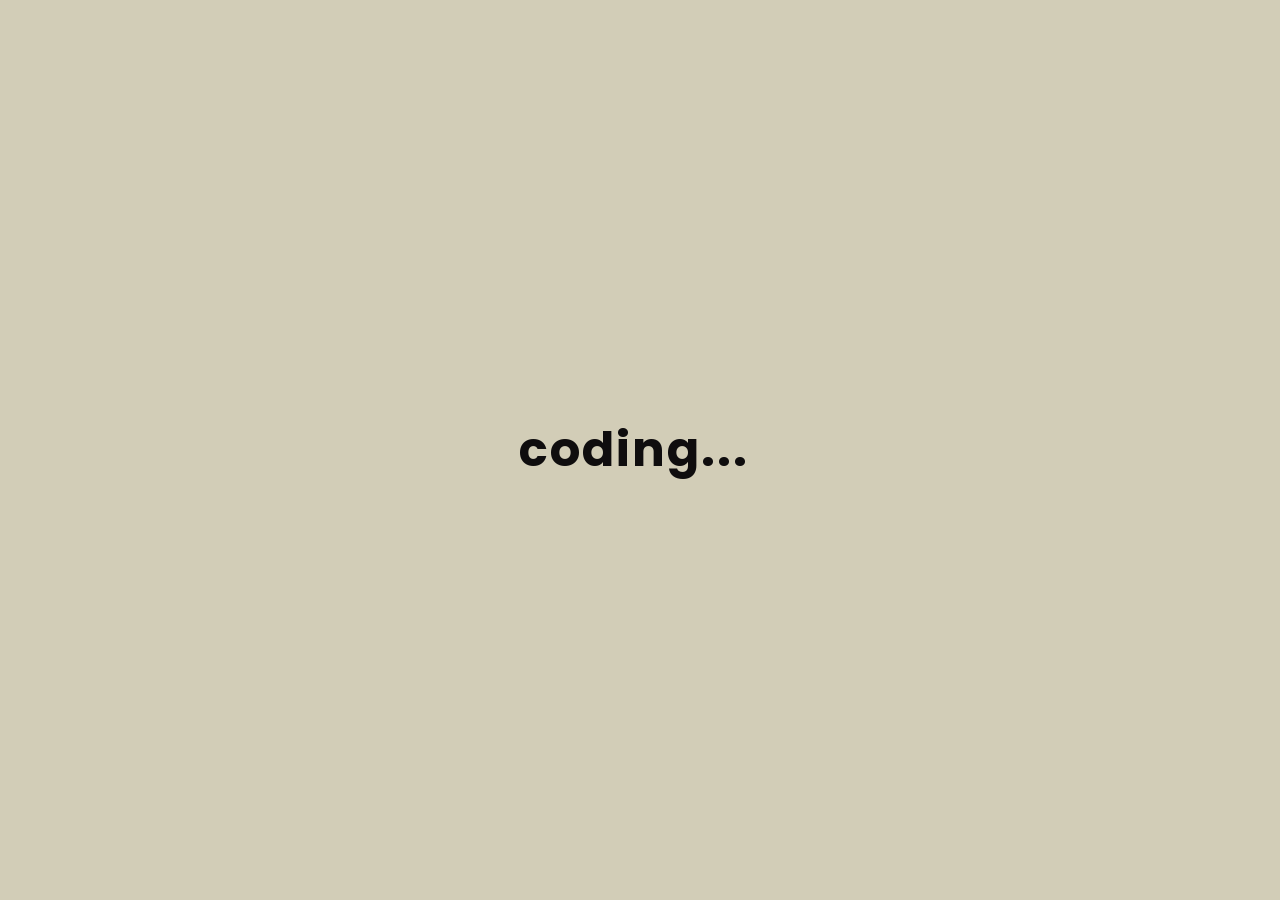
==== index.html @ 690aa4c2 "Update project cards: reorder latest-to-oldest and improve descriptions" ====
<!DOCTYPE html>
<html lang="en">
<head>
    <meta charset="UTF-8">
    <meta name="viewport" content="width=device-width, initial-scale=1.0">
    <title>Elaine Domaycos - Portfolio</title>
    <link rel="stylesheet" href="style.css">
    <link href="https://fonts.googleapis.com/css2?family=Poppins:wght@400;600;700;800;900&display=swap" rel="stylesheet">
    <link rel="stylesheet" href="https://cdnjs.cloudflare.com/ajax/libs/font-awesome/6.5.0/css/all.min.css">

</head>
<body>
    <!-- Loading Screen -->
    <div id="loading-screen">
        <h1 id="loading-text">coding<span class="dots"></span></h1>
    </div>

    <!-- Main Website -->
    <div id="main-content" class="hidden">
        <!-- Navigation Bar -->
        <nav class="navbar">
            <div class="nav-container">
                <div class="nav-strip">
                    <div class="logo">ED.</div>
                    <button class="mobile-toggle">☰</button>
                    <ul class="nav-links">
                        <li><a href="#home" class="nav-link active">HOME</a></li>
                        <li><a href="#projects" class="nav-link">PROJECTS</a></li>
                        <li><a href="#education" class="nav-link">EDUCATION</a></li>
                        <li><a href="#achievements" class="nav-link">NOTABLE ACHIEVEMENTS</a></li>
                    </ul>
                    <a href="#contact" class="contact-btn">CONTACT ME</a>
                </div>
            </div>

        </nav>
        <!-- Mobile Slide Menu moved outside nav-strip for proper overlay -->
        <div class="mobile-slide-menu">
                <button class="mobile-close" aria-label="Close menu">&times;</button>
                <ul class="mobile-nav-links">
                    <li><a href="#home" class="nav-link">HOME</a></li>
                    <li><a href="#projects" class="nav-link">PROJECTS</a></li>
                    <li><a href="#education" class="nav-link">EDUCATION</a></li>
                    <li><a href="#achievements" class="nav-link">NOTABLE ACHIEVEMENTS</a></li>
                </ul>
                <div class="mobile-socials">
                    <a href="https://www.linkedin.com/in/ma-kassandra-elaine-domaycos/" target="_blank" class="social-icon linkedin" title="LinkedIn">
                        <i class="fab fa-linkedin-in"></i>
                    </a>
                    <a href="https://github.com/elainedomaycos" target="_blank" class="social-icon github" title="GitHub">
                        <i class="fab fa-github"></i>
                    </a>
                    <a href="https://www.facebook.com/elaine.domaycos.1" target="_blank" class="social-icon facebook" title="Facebook">
                        <i class="fab fa-facebook-f"></i>
                    </a>
                    <a href="https://www.instagram.com/mariadionysiaa/" target="_blank" class="social-icon instagram" title="Instagram">
                        <i class="fab fa-instagram"></i>
                    </a>
                </div>
            </div>

        <!-- Home Section -->
        <section id="home" class="home-section">
            <div class="home-container">
                <!-- Left Side - Polaroid Photo -->
                <div class="photo-frame animate-on-scroll">
                    <div class="photo-border">
                        <img src="ARA_2931.jpg" alt="Elaine Domaycos" class="profile-photo" />
                        <h2 class="photo-caption">ELAINE DOMAYCOS</h2>
                    </div>
                </div>

                <!-- Right Side - Portfolio Text -->
                <div class="home-text">
                    <div class="label-top animate-on-scroll">
                        <span class="year-tag">2025</span>
                        <span class="uiux-tag">UI/UX</span>
                    </div>
                    
                    <div style="position: relative;" class="animate-on-scroll">
                        <h1 class="portfolio-text">
                            PORTFOLIO
                            <!-- Anchor Points -->
                            <span class="anchor-point anchor-top-right"></span>
                            <span class="anchor-point anchor-bottom-left"></span>
                            <span class="anchor-point anchor-bottom-right"></span>
                            <span class="anchor-point anchor-middle-top"></span>
                            <span class="anchor-point anchor-middle-bottom"></span>
                            <span class="anchor-point anchor-middle-left"></span>
                            <span class="anchor-point anchor-middle-right"></span>
                        </h1>
                        <!-- Floating Cursor -->
                        <div class="floating-cursor">
                            <div class="cursor-arrow"></div>
                        </div>
                        <!-- Download CV Button -->
                        <a href="Resume of Elaine Domaycos (1).pdf" class="download-btn" download>DOWNLOAD CV</a>
                    </div>
                    
                    <!-- Social Media Icons -->
                    <div class="social-links animate-on-scroll">
                        <a href="https://www.linkedin.com/in/ma-kassandra-elaine-domaycos/" target="_blank" class="social-icon linkedin" title="LinkedIn">
                            <svg viewBox="0 0 24 24" fill="white" xmlns="http://www.w3.org/2000/svg">
                                <path d="M20.447 20.452h-3.554v-5.569c0-1.328-.027-3.037-1.852-3.037-1.853 0-2.136 1.445-2.136 2.939v5.667H9.351V9h3.414v1.561h.046c.477-.9 1.637-1.85 3.37-1.85 3.601 0 4.267 2.37 4.267 5.455v6.286zM5.337 7.433c-1.144 0-2.063-.926-2.063-2.065 0-1.138.92-2.063 2.063-2.063 1.14 0 2.064.925 2.064 2.063 0 1.139-.925 2.065-2.064 2.065zm1.782 13.019H3.555V9h3.564v11.452zM22.225 0H1.771C.792 0 0 .774 0 1.729v20.542C0 23.227.792 24 1.771 24h20.451C23.2 24 24 23.227 24 22.271V1.729C24 .774 23.2 0 22.222 0h.003z"/>
                            </svg>
                        </a>
                        <a href="https://github.com/elainedomaycos" target="_blank" class="social-icon github" title="GitHub">
                            <svg viewBox="0 0 24 24" fill="white" xmlns="http://www.w3.org/2000/svg">
                                <path d="M12 0c-6.626 0-12 5.373-12 12 0 5.302 3.438 9.8 8.207 11.387.599.111.793-.261.793-.577v-2.234c-3.338.726-4.033-1.416-4.033-1.416-.546-1.387-1.333-1.756-1.333-1.756-1.089-.745.083-.729.083-.729 1.205.084 1.839 1.237 1.839 1.237 1.07 1.834 2.807 1.304 3.492.997.107-.775.418-1.305.762-1.604-2.665-.305-5.467-1.334-5.467-5.931 0-1.311.469-2.381 1.236-3.221-.124-.303-.535-1.524.117-3.176 0 0 1.008-.322 3.301 1.23.957-.266 1.983-.399 3.003-.404 1.02.005 2.047.138 3.006.404 2.291-1.552 3.297-1.23 3.297-1.23.653 1.653.242 2.874.118 3.176.77.84 1.235 1.911 1.235 3.221 0 4.609-2.807 5.624-5.479 5.921.43.372.823 1.102.823 2.222v3.293c0 .319.192.694.801.576 4.765-1.589 8.199-6.086 8.199-11.386 0-6.627-5.373-12-12-12z"/>
                            </svg>
                        </a>
                        <a href="https://www.facebook.com/elaine.domaycos.1" target="_blank" class="social-icon facebook" title="Facebook">
                            <svg viewBox="0 0 24 24" fill="white" xmlns="http://www.w3.org/2000/svg">
                                <path d="M24 12.073c0-6.627-5.373-12-12-12s-12 5.373-12 12c0 5.99 4.388 10.954 10.125 11.854v-8.385H7.078v-3.47h3.047V9.43c0-3.007 1.792-4.669 4.533-4.669 1.312 0 2.686.235 2.686.235v2.953H15.83c-1.491 0-1.956.925-1.956 1.874v2.25h3.328l-.532 3.47h-2.796v8.385C19.612 23.027 24 18.062 24 12.073z"/>
                            </svg>
                        </a>
                        <a href="https://www.instagram.com/mariadionysiaa/" target="_blank" class="social-icon instagram" title="Instagram">
                            <svg viewBox="0 0 24 24" fill="white" xmlns="http://www.w3.org/2000/svg">
                                <path d="M12 0C8.74 0 8.333.015 7.053.072 5.775.132 4.905.333 4.14.63c-.789.306-1.459.717-2.126 1.384S.935 3.35.63 4.14C.333 4.905.131 5.775.072 7.053.012 8.333 0 8.74 0 12s.015 3.667.072 4.947c.06 1.277.261 2.148.558 2.913.306.788.717 1.459 1.384 2.126.667.666 1.336 1.079 2.126 1.384.766.296 1.636.499 2.913.558C8.333 23.988 8.74 24 12 24s3.667-.015 4.947-.072c1.277-.06 2.148-.262 2.913-.558.788-.306 1.459-.718 2.126-1.384.666-.667 1.079-1.335 1.384-2.126.296-.765.499-1.636.558-2.913.06-1.28.072-1.687.072-4.947s-.015-3.667-.072-4.947c-.06-1.277-.262-2.149-.558-2.913-.306-.789-.718-1.459-1.384-2.126C21.319 1.347 20.651.935 19.86.63c-.765-.297-1.636-.499-2.913-.558C15.667.012 15.26 0 12 0zm0 2.16c3.203 0 3.585.016 4.85.071 1.17.055 1.805.249 2.227.415.562.217.96.477 1.382.896.419.42.679.819.896 1.381.164.422.36 1.057.413 2.227.057 1.266.07 1.646.07 4.85s-.015 3.585-.074 4.85c-.061 1.17-.256 1.805-.421 2.227-.224.562-.479.96-.899 1.382-.419.419-.824.679-1.38.896-.42.164-1.065.36-2.235.413-1.274.057-1.649.07-4.859.07-3.211 0-3.586-.015-4.859-.074-1.171-.061-1.816-.256-2.236-.421-.569-.224-.96-.479-1.379-.899-.421-.419-.69-.824-.9-1.38-.165-.42-.359-1.065-.42-2.235-.045-1.26-.061-1.649-.061-4.844 0-3.196.016-3.586.061-4.861.061-1.17.255-1.814.42-2.234.21-.57.479-.96.9-1.381.419-.419.81-.689 1.379-.898.42-.166 1.051-.361 2.221-.421 1.275-.045 1.65-.06 4.859-.06l.045.03zm0 3.678c-3.405 0-6.162 2.76-6.162 6.162 0 3.405 2.76 6.162 6.162 6.162 3.405 0 6.162-2.76 6.162-6.162 0-3.405-2.76-6.162-6.162-6.162zM12 16c-2.21 0-4-1.79-4-4s1.79-4 4-4 4 1.79 4 4-1.79 4-4 4zm7.846-10.405c0 .795-.646 1.44-1.44 1.44-.795 0-1.44-.646-1.44-1.44 0-.794.646-1.439 1.44-1.439.793-.001 1.44.645 1.44 1.439z"/>
                            </svg>
                        </a>
                    </div>
                </div>
            </div>
        </section>

        <!-- Projects Section -->
        <section id="projects" class="projects-section">
            <div class="section-header animate-on-scroll">
                <h2 class="section-title">MY PROJECTS</h2>
                <p class="section-subtitle">Hover to explore each project</p>
            </div>

            <div class="carousel-wrapper">
                <div class="carousel-arrows">
                    <div class="carousel-nav prev" onclick="moveCarousel(-1)">
                        <svg viewBox="0 0 24 24" fill="currentColor">
                            <path d="M15.41 7.41L14 6l-6 6 6 6 1.41-1.41L10.83 12z" />
                        </svg>
                    </div>
                    <div class="carousel-nav next" onclick="moveCarousel(1)">
                        <svg viewBox="0 0 24 24" fill="currentColor">
                            <path d="M8.59 16.59L13.17 12 8.59 7.41 10 6l6 6-6 6z" />
                        </svg>
                    </div>
                </div>

                <div class="carousel-container">
                    <div class="carousel-track" id="carouselTrack">
                        <div class="project-card animate-on-scroll">
                            <span class="project-category">WEBSITE</span>
                            <img src="conexus.png" alt="Project 1" class="project-image">
                            <div class="project-overlay">
                                <h3 class="project-title">Conexus</h3>
                                <p class="project-description">A portfolio website developed for a business to showcase services and completed works.</p>
                                <a href="https://conexus-cnx.vercel.app/" class="github-btn" target="_blank">View Project</a>
                            </div>
                        </div>
                        <div class="project-card animate-on-scroll">
                            <span class="project-category">WEBSITE</span>
                            <img src="p1.png" alt="Project 2" class="project-image">
                            <div class="project-overlay">
                                <h3 class="project-title">Dive In Mabini</h3>
                                <p class="project-description">A tourism website promoting attractions, diving spots, and local experiences in Mabini, Batangas.</p>
                                <a href="https://mabini-tourism-pearl.vercel.app/#hero-section" class="github-btn" target="_blank">View Project</a>
                            </div>
                        </div>

                        <div class="project-card animate-on-scroll">
                            <span class="project-category">E-Commerce WEBSITE</span>
                            <img src="p11.png" alt="Project 3" class="project-image">
                            <div class="project-overlay">
                                <h3 class="project-title">The Easy Lunch</h3>
                                <p class="project-description">A food ordering website with a clean interface for browsing meals and placing orders online.</p>
                                <a href="https://easy-lunch.vercel.app/" class="github-btn" target="_blank">View Project</a>
                            </div>
                        </div>

                        <div class="project-card animate-on-scroll">
                            <span class="project-category">Business Analytics</span>
                            <img src="lookers.png" alt="Project 4" class="project-image">
                            <div class="project-overlay">
                                <h3 class="project-title">Google Lookers - NutriBlend</h3>
                                <p class="project-description">A school business analytics activity built in Google Looker Studio to visualize and analyze data insights.</p>
                                <a href="https://lookerstudio.google.com/reporting/6ef1d543-02ee-4ecb-ad37-077da8a626e8" class="github-btn" target="_blank">View Project</a>
                            </div>
                        </div>

                        <div class="project-card animate-on-scroll">
                            <span class="project-category">UI/UX DESIGN</span>
                            <img src="p2.png" alt="Project 5" class="project-image">
                            <div class="project-overlay">
                                <h3 class="project-title">STOCK OUT</h3>
                                <p class="project-description">An internship startup project for e-commerce where we focused on UI/UX design and user flow improvements.</p>
                                <a href="https://www.figma.com/proto/mrEdOC2c6W5NZ2mj3k0knB/AIMS-x-STOCKOUT?node-id=167-8770&t=qAqi90xWsE59fgtk-1&scaling=scale-down-width&content-scaling=fixed&page-id=1%3A3&starting-point-node-id=143%3A7736&show-proto-sidebar=1" class="github-btn" target="_blank">View Project</a>
                            </div>
                        </div>

                        <div class="project-card animate-on-scroll">
                            <span class="project-category">UI/UX DESIGN</span>
                            <img src="p3.png" alt="Project 6" class="project-image">
                            <div class="project-overlay">
                                <h3 class="project-title">Universal Steel</h3>
                                <p class="project-description">A UI/UX design project for the website of Universal Steel, a manufacturing company.</p>
                                <a href="https://www.figma.com/proto/v90UQZ0pO6iPATBZETV19Q/DevFlex-UI-UX-Design?page-id=0%3A3&node-id=289-1731&viewport=-738%2C165%2C0.89&t=9qDx7QimDOyKyctl-1&scaling=min-zoom&content-scaling=fixed&starting-point-node-id=219%3A643&fbclid=IwY2xjawN4z9dleHRuA2FlbQIxMABicmlkETFiSVZaR2oxZE4zcXY4ZUZ3c3J0YwZhcHBfaWQQMjIyMDM5MTc4ODIwMDg5MgABHvmyfXE8Ml4dikP_-2ulTf4S27LLzC-XnNN19Sc4YCpZeV6BOsUSwBhflBm5_aem_8ATniAuX86b3DThBdzBafQ" class="github-btn" target="_blank">View Project</a>
                            </div>
                        </div>

                        <div class="project-card animate-on-scroll">
                            <span class="project-category">UI/UX DESIGN</span>
                            <img src="p4.png" alt="Project 7" class="project-image">
                            <div class="project-overlay">
                                <h3 class="project-title">GulWay</h3>
                                <p class="project-description">A startup UI/UX concept project focused on intuitive booking and mobility experience design.</p>
                                <a href="https://www.figma.com/proto/nhBWFX1ge4IWZySKN0P5tg/Projects?node-id=1-2&t=96diLTrpvYColAgm-0&scaling=scale-down&content-scaling=fixed&page-id=0%3A1&starting-point-node-id=1%3A2&show-proto-sidebar=1" class="github-btn" target="_blank">View Project</a>
                            </div>
                        </div>

                        <div class="project-card animate-on-scroll">
                            <span class="project-category">School Project</span>
                            <img src="p7.png" alt="Project 8" class="project-image">
                            <div class="project-overlay">
                                <h3 class="project-title">Vista Mabini</h3>
                                <p class="project-description">A resort booking system that uses Java to handle interactive booking and user experience features.</p>
                                <a href="https://github.com/elainedomaycos/VistaMabini" class="github-btn" target="_blank">View Github</a>
                            </div>
                        </div>

                        <div class="project-card animate-on-scroll">
                            <span class="project-category">School Project</span>
                            <img src="p10.png" alt="Project 9" class="project-image">
                            <div class="project-overlay">
                                <h3 class="project-title">Mabini Batangas</h3>
                                <p class="project-description">An eco-tourism project for Mabini, Batangas developed during the Learning Express Program 2025.</p>
                                <a href="https://domaycoselaine.wixsite.com/mabini-batangas-1" class="github-btn" target="_blank">View Project</a>
                            </div>
                        </div>

                        <div class="project-card animate-on-scroll">
                            <span class="project-category">Freelance Project</span>
                            <img src="p8.png" alt="Project 10" class="project-image">
                            <div class="project-overlay">
                                <h3 class="project-title">JMB Industries Co</h3>
                                <p class="project-description">A freelance company website built to present services, business profile, and contact information.</p>
                                <a href="https://jmbindustriesco.wixstudio.com/jmbindustries?fbclid=IwZXh0bgNhZW0CMTEAc3J0YwZhcHBfaWQPNDM3NjI2MzE2OTczNzg4AAEe0O72Gl-Z0_7Hf0ysFomEyG5Qo4dKPmgb-PbQmWxs0BW36dJ4-OVJYwzmOG8_aem_CqeH6UhxL8pagy9uBescFw" class="github-btn" target="_blank">View Project</a>
                            </div>
                        </div>

                        <div class="project-card animate-on-scroll">
                            <span class="project-category">Freelance Project</span>
                            <img src="p9.png" alt="Project 11" class="project-image">
                            <div class="project-overlay">
                                <h3 class="project-title">San Jose Elementary School</h3>
                                <p class="project-description">A freelance school website created as a thesis demo for San Jose Elementary School.</p>
                                <a href="https://sanjosees107461.wixsite.com/sanjose-es?fbclid=IwZXh0bgNhZW0CMTEAc3J0YwZhcHBfaWQPNDM3NjI2MzE2OTczNzg4AAEeGNrsg4ZkZ5p5HUEBNT0E3J2jwcSMhT1mb4xr9Kh9X_UtqMt7IkgHKIUTBzo_aem_szEvkElGzZNKOE9bV_WbGw" class="github-btn" target="_blank">View Project</a>
                            </div>
                        </div>

                        <div class="project-card animate-on-scroll">
                            <span class="project-category">WEBSITE</span>
                            <img src="P5.png" alt="Project 12" class="project-image">
                            <div class="project-overlay">
                                <h3 class="project-title">School Website</h3>
                                <p class="project-description">A Grade 12 thesis project (2023) focused on building a complete school website experience.</p>
                                <a href="https://anselmosandoval.github.io/index.HTML" class="github-btn" target="_blank">View Project</a>
                            </div>
                        </div>

                        <div class="project-card animate-on-scroll">
                            <span class="project-category">WEBSITE</span>
                            <img src="p6.png" alt="Project 13" class="project-image">
                            <div class="project-overlay">
                                <h3 class="project-title">La Pizzaria</h3>
                                <p class="project-description">A Grade 12 project (2023) for a pizza shop website with menu presentation and ordering flow.</p>
                                <a href="https://elainedomaycos.github.io/LaPizzaria/" class="github-btn" target="_blank">View Project</a>
                            </div>
                        </div>

                    </div>
                </div>

                <div class="carousel-nav next" onclick="moveCarousel(1)">
                    <svg viewBox="0 0 24 24" fill="currentColor">
                        <path d="M10 6L8.59 7.41 13.17 12l-4.58 4.59L10 18l6-6z" />
                    </svg>
                </div>
            </div>

            <div class="carousel-dots" id="carouselDots"></div>
        </section>

        <!-- Education Section -->
        <section id="education" class="education-section">
            <h2 class="section-title animate-on-scroll">EDUCATION</h2>

            <div class="edu-layout">
                <div class="school school-left animate-left">
                    <img src="bsu logo.png" alt="Batangas State University">
                    <div>
                        <p><strong>Bachelor of Science in Information Technology</strong><br><span>2023 – Present</span><br><strong>Dean's Lister</strong></p>
                    </div>
                </div>

                <div class="photo-center animate-on-scroll">
                    <img src="eli.png" alt="Your Photo">
                </div>

                <div class="school school-right animate-right">
                    <img src="anselmo.png" alt="Mabini College">
                    <div>
                        <p><strong>Senior High School – ICT Strand</strong><br><span>2021 – 2023</span><br><strong>GWA: 94</strong></p>
                    </div>
                </div>
            </div>

            <div class="skills-bar">
                <div class="skill animate-on-scroll">
                    <img src="https://upload.wikimedia.org/wikipedia/commons/3/33/Figma-logo.svg" alt="Figma">
                    <span class="skill-name">Figma</span>
                </div>

                <div class="skill animate-on-scroll">
                    <img src="https://upload.wikimedia.org/wikipedia/commons/a/af/Adobe_Photoshop_CC_icon.svg" alt="Photoshop">
                    <span class="skill-name">Photoshop</span>
                </div>

                <div class="skill animate-on-scroll">
                    <img src="https://upload.wikimedia.org/wikipedia/commons/6/61/HTML5_logo_and_wordmark.svg" alt="HTML">
                    <span class="skill-name">HTML</span>
                </div>

                <div class="skill animate-on-scroll">
                    <img src="https://upload.wikimedia.org/wikipedia/commons/d/d5/CSS3_logo_and_wordmark.svg" alt="CSS">
                    <span class="skill-name">CSS</span>
                </div>

                <div class="skill animate-on-scroll">
                    <img src="https://upload.wikimedia.org/wikipedia/commons/6/6a/JavaScript-logo.png" alt="JavaScript">
                    <span class="skill-name">JavaScript</span>
                </div>

                <div class="skill animate-on-scroll">
                    <img src="https://upload.wikimedia.org/wikipedia/commons/c/c3/Python-logo-notext.svg" alt="Python">
                    <span class="skill-name">Python</span>
                </div>

                <div class="skill animate-on-scroll">
                    <img src="https://upload.wikimedia.org/wikipedia/en/3/30/Java_programming_language_logo.svg" alt="Java">
                    <span class="skill-name">Java</span>
                </div>

                <div class="skill animate-on-scroll">
                    <img src="https://upload.wikimedia.org/wikipedia/en/d/dd/MySQL_logo.svg" alt="MySQL">
                    <span class="skill-name">MySQL</span>
                </div>
            </div>
        </section>

        <!-- Achievements Section -->
        <section id="achievements" class="achievements-section">
            <div class="achievements-container">
                <div class="achievement-carousel animate-left">
                    <div class="carousel-images">
                        <div class="carousel-item active">
                            <img src="na.jpg" alt="Achievement 1">
                            <div class="overlay">
                                <h3>GulWay – 1st Place (Champion)</h3>
                                <p>Pitched “GulWay,” a startup app project that won 1st place in a university-level pitching competition.</p>
                            </div>
                        </div>

                        <div class="carousel-item">
                            <img src="naga.jpeg" alt="Achievement 2">
                            <div class="overlay">
                                <h3>1st Naga City Mayoral Hackathon Finalist</h3>
                                <p>Part of the Top 5 finalist in the 1st Naga City Mayoral Hackathon held in Naga, City</p>
                            </div>
                        </div>

                        <div class="carousel-item">
                            <img src="pic.jpg" alt="Achievement 2">
                            <div class="overlay">
                                <h3>Philippine Innovation Conference 2025</h3>
                                <p>Participated in the Philippine Innovation Conference (PIC) 2025 held in University of Batangas</p>
                            </div>
                        </div>

                        <div class="carousel-item">
                            <img src="na2.jpg" alt="Achievement 2">
                            <div class="overlay">
                                <h3>Best Innovative Research</h3>
                                <p>Hailed as Best Innovative Research in the 2023 Research Expo</p>
                            </div>
                        </div>

                        <div class="carousel-item">
                            <img src="na3.jpg" alt="Achievement 3">
                            <div class="overlay">
                                <h3>CICS Mabini Student Council President A.Y 2025-2026</h3>
                                <p>Oversaw student activities, academic initiatives, and council operations.</p>
                            </div>
                        </div>

                        <div class="carousel-item">
                            <img src="ssc.jfif" alt="Achievement 3">
                            <div class="overlay">
                                <h3>Supreme Student Council (SSC) Mabini – Chairperson for Publication</h3>
                                <p>Managed publication materials and official announcements for the SSC Mabini page.</p>
                            </div>
                        </div>

                        <div class="carousel-item">
                            <img src="tech.JPG" alt="Achievement 3">
                            <div class="overlay">
                                <h3>Tech Team Member (2023–2025)</h3>
                                <p>Produced digital publication materials for council social media using Photoshop and Canva and hosted events.</p>
                            </div>
                        </div>

                        <div class="carousel-item">
                            <img src="sandbox.JPG" alt="Achievement 3">
                            <div class="overlay">
                                <h3>Sandbox Co-Head (2025–2026)</h3>
                                <p>Member of the campus IT/Coders Guild focused on tech innovation and collaborative learning.</p>
                            </div>
                        </div>

                        <div class="carousel-item">
                            <img src="deans.jpg" alt="Achievement 3">
                            <div class="overlay">
                                <h3>Dean’s Lister</h3>
                                <p>Recognized for outstanding academic performance from 1st year up to present.</p>
                            </div>
                        </div>

                        <div class="carousel-item">
                            <img src="lex.jfif" alt="Achievement 3">
                            <div class="overlay">
                                <h3>LeX 2025 Delegate</h3>
                                <p>Participated in the BatState-U × Singapore Polytechnic collaboration program.</p>
                            </div>
                        </div>

                        <div class="carousel-item">
                            <img src="speaker.jfif" alt="Achievement 3">
                            <div class="overlay">
                                <h3>TIP Resource Speaker (2025)</h3>
                                <p>Delivered a talk on Design Thinking.</p>
                            </div>
                        </div>

                        <div class="carousel-item">
                            <img src="devcon.jfif" alt="Achievement 3">
                            <div class="overlay">
                                <h3>DevCon 2024 Participant</h3>
                                <p>Joined the national developer convention at UB Lipa.</p>
                            </div>
                        </div>

                        <div class="carousel-item">
                            <img src="wosas.jfif" alt="Achievement 3">
                            <div class="overlay">
                                <h3>WOSAS & WOCEE Participant</h3>
                                <p>Attended the World of Safety and Security Expo and the World of Consumer Electronics Expo at the SMX Convention Center, MOA.</p>
                            </div>
                        </div>

                    </div>

                    <button class="carousel-btn">➜</button>
                </div>

                <div class="achievement-text animate-right">
                    <h2>Notable Achievements</h2>
                    <p>
                        A collection of milestones showcasing creativity, innovation, and consistent dedication.
                        Each achievement represents growth in design, development, and leadership.
                    </p>
                </div>
            </div>
        </section>

        <!-- Contact Section -->
        <footer class="contact-section" id="contact">
            <div class="contact-container">
                <div class="contact-text animate-left">
                    <h2>Let's Work Together</h2>
                    <p>Interested in collaborating or have a project in mind? Feel free to reach out via email or any of my socials below.</p>

                    <div class="contact-info">
                        <p><strong>Email:</strong> <a href="mailto:edomaycos@gmail.com">edomaycos@gmail.com</a></p>
                        <p><strong>Phone:</strong> <a href="tel:+639933950898">+63 993 395 0898</a></p>
                    </div>

                    <div class="social-icons">
                        <a href="https://www.facebook.com/elaine.domaycos.1/" target="_blank"><i class="fab fa-facebook-f"></i></a>
                        <a href="https://www.instagram.com/mariadionysiaa" target="_blank"><i class="fab fa-instagram"></i></a>
                        <a href="https://www.linkedin.com/in/ma-kassandra-elaine-domaycos/" target="_blank"><i class="fab fa-linkedin-in"></i></a>
                        <a href="mailto:edomaycos@gmail.com"><i class="fas fa-envelope"></i></a>
                        <a href="https://github.com/elainedomaycos" target="_blank"><i class="fab fa-github"></i></a>
                    </div>
                </div>

                <div class="contact-form animate-right">
                    <input type="text" name="name" placeholder="Your Name" required>
                    <input type="email" name="email" placeholder="Your Email" required>
                    <textarea name="message" rows="4" placeholder="Your Message" required></textarea>
                    <button type="button" class="send-btn">Send Message</button>
                </div>
            </div>

            <p class="footer-credit">© 2025 Elaine Domaycos. All rights reserved.</p>
        </footer>
    </div>



    <script src="port.js"></script>
</body>
</html>
---- style.css ----
@media (min-width: 481px) {
    /* Hide the duplicate right arrow in desktop view */
    .carousel-arrows .next {
        display: none;
    }
}
/* Only hide .carousel-arrows in mobile view, not desktop */
@media (max-width: 480px) {
    .carousel-arrows {
        display: flex !important;
    }
    /* Hide only direct .carousel-nav children in mobile view */
    .carousel-wrapper > .carousel-nav {
        display: none !important;
    }
}
@media (max-width: 480px) {
    .carousel-wrapper {
        flex-direction: column;
        align-items: center;
        justify-content: flex-start;
        gap: 0;
    }
    .carousel-arrows {
        display: flex;
        flex-direction: row;
        justify-content: center;
        align-items: center;
        gap: 12px;
        margin-bottom: 10px;
    }
    .carousel-nav {
        position: static !important;
        top: auto !important;
        left: auto !important;
        right: auto !important;
        transform: none !important;
        display: flex;
        margin-bottom: 0;
    }
    .carousel-container {
        margin-top: 0;
    }
}

.mobile-slide-menu {
    display: none;
}
.mobile-toggle {
    display: none;
}

@media (max-width: 900px) {
    .mobile-toggle {
        display: block;
    }
    .mobile-slide-menu {
        display: flex;
    }
    .mobile-slide-menu:not(.active) {
        display: none;
    }
}
/* === MOBILE SLIDE MENU === */
@media (max-width: 900px) {
    .mobile-slide-menu {
        position: fixed;
        top: 0;
        right: -100vw;
        width: 80vw;
        max-width: 340px;
        height: 100vh;
        background: #0f0d0e;
        color: #fff;
        z-index: 2000;
        display: flex;
        flex-direction: column;
        align-items: center;
        justify-content: flex-start;
        padding: 80px 24px 24px 24px;
        box-shadow: -2px 0 16px rgba(0,0,0,0.18);
        transition: right 0.35s cubic-bezier(0.4,0,0.2,1);
    }
    .mobile-slide-menu.active {
        right: 0;
    }
    .mobile-nav-links {
        flex-direction: column;
        gap: 28px;
        align-items: flex-start;
        list-style: none;
        width: 100%;
        padding: 0;
        margin: 0 0 32px 0;
        display: flex;
    }
    .mobile-nav-links .nav-link {
        color: #fff;
        font-size: 1.15rem;
        font-weight: 700;
        text-decoration: none;
        letter-spacing: 1px;
        transition: color 0.2s;
    }
    .mobile-nav-links .nav-link.active,
    .mobile-nav-links .nav-link:hover {
        color: #fdf6e9;
    }
    .mobile-socials {
        display: flex;
        gap: 18px;
        width: 100%;
        justify-content: flex-start;
    }
    .mobile-socials .social-icon {
        font-size: 1.5rem;
        color: #fff;
        transition: color 0.2s;
    }
    .mobile-socials .social-icon:hover {
        color: #fdf6e9;
    }
    .mobile-toggle {
        z-index: 2100;
    }
}
* {
            margin: 0;
            padding: 0;
            box-sizing: border-box;
        }

        body {
            font-family: 'Poppins', sans-serif;
            overflow-x: hidden;
            background-color: #d2cdb7;
            scroll-behavior: smooth;
        }

        /* --- LOADING SCREEN --- */
        #loading-screen {
            position: fixed;
            top: 0;
            left: 0;
            width: 100vw;
            height: 100vh;
            background: #d2cdb7;
            display: flex;
            justify-content: center;
            align-items: center;
            z-index: 9999;
            transition: opacity 0.5s ease-out;
        }

        #loading-screen.fade-out {
            opacity: 0;
            pointer-events: none;
        }

        #loading-text {
            font-size: 3rem;
            font-weight: 700;
            color: #0f0d0e;
            letter-spacing: 2px;
        }

        .dots {
            display: inline-block;
            width: 60px;
        }

        /* --- MAIN CONTENT --- */
        #main-content {
            opacity: 0;
            transition: opacity 0.5s ease-in;
        }

        #main-content.visible {
            opacity: 1;
        }

        .hidden {
            display: none;
        }

        /* ===== SCROLL ANIMATIONS ===== */
        .animate-on-scroll {
            opacity: 0;
            transform: translateY(50px);
            transition: all 0.8s cubic-bezier(0.4, 0, 0.2, 1);
        }

        .animate-on-scroll.animated {
            opacity: 1;
            transform: translateY(0);
        }

        .animate-left {
            opacity: 0;
            transform: translateX(-50px);
            transition: all 0.8s cubic-bezier(0.4, 0, 0.2, 1);
        }

        .animate-left.animated {
            opacity: 1;
            transform: translateX(0);
        }

        .animate-right {
            opacity: 0;
            transform: translateX(50px);
            transition: all 0.8s cubic-bezier(0.4, 0, 0.2, 1);
        }

        .animate-right.animated {
            opacity: 1;
            transform: translateX(0);
        }

        /* Navbar */
        .navbar {
            position: fixed;
            top: 0;
            left: 0;
            width: 100%;
            height: auto;
            z-index: 1000;
            background: transparent;
            transition: all 0.3s ease;
        }

        .navbar.scrolled {
            background: rgba(210, 205, 183, 0.95);
            backdrop-filter: blur(10px);
            box-shadow: 0 4px 20px rgba(0,0,0,0.1);
        }

        .nav-container {
            position: relative;
            width: 100%;
            display: flex;
            justify-content: center;
            align-items: flex-start;
            overflow: hidden;
            background: transparent;
            padding: 0;
        }

        .nav-strip {
            background: #0f0d0e;
            width: 80%;
            display: flex;
            justify-content: space-between;
            align-items: center;
            padding: 14px 30px;
            color: white;
            position: relative;
            z-index: 1;
            border-radius: 0 0 40px 40px;
            border: 2px solid black;
            border-top: none;
            margin-top: -2px;
            transform: translateY(-2px);
        }

        .logo {
            font-size: 1.4rem;
            font-weight: 700;
            letter-spacing: 1px;
        }

        .nav-links {
            display: flex;
            gap: 35px;
            list-style: none;
        }

        .nav-link {
            color: white;
            text-decoration: none;
            font-weight: 600;
            font-size: 0.9rem;
            letter-spacing: 0.5px;
            position: relative;
            transition: 0.3s;
        }

        .nav-link:hover {
            opacity: 0.8;
        }

        .nav-link.active::after {
            content: '';
            position: absolute;
            bottom: -6px;
            left: 0;
            width: 100%;
            height: 2px;
            background: #fdf6e9;
            border-radius: 1px;
        }

        .contact-btn {
            background: white;
            color: #0f0d0e;
            padding: 8px 18px;
            border-radius: 25px;
            text-decoration: none;
            font-weight: 600;
            font-size: 0.85rem;
            border: 1.5px solid #0f0d0e;
            transition: 0.3s;
        }

        .contact-btn:hover {
            background: #0f0d0e;
            color: white;
        }

        .mobile-toggle {
            display: none;
            background: none;
            border: none;
            color: white;
            font-size: 1.5rem;
            cursor: pointer;
        }

        /* Home Section */
        .home-section {
            position: relative;
            width: 100%;
            min-height: 100vh;
            background: #d2cdb7;
            display: flex;
            align-items: center;
            justify-content: center;
            padding: 120px 50px 50px;
        }

        .home-container {
            display: flex;
            justify-content: center;
            align-items: center;
            gap: 80px;
            max-width: 1400px;
            width: 100%;
        }

        .photo-frame {
            position: relative;
            display: flex;
            flex-direction: column;
            align-items: center;
            transform: rotate(-3deg);
            transition: transform 0.3s ease;
        }

        .photo-frame:hover {
            transform: rotate(-1deg) scale(1.05);
        }

        .photo-border {
            background: #fff;
            padding: 20px 20px 55px;
            box-shadow: 0 10px 30px rgba(0,0,0,0.25);
            width: 320px;
            position: relative;
        }

        .profile-photo {
            width: 100%;
            height: auto;
            display: block;
        }

        .photo-caption {
            position: absolute;
            bottom: 10px;
            left: 50%;
            transform: translateX(-50%);
            font-family: 'Poppins', sans-serif;
            color: #0f0d0e;
            font-weight: 800;
            font-size: 1rem;
            letter-spacing: 1.5px;
            text-align: center;
            white-space: nowrap;
        }

        .photo-frame::before {
            content: '';
            position: absolute;
            top: -15px;
            left: 50%;
            transform: translateX(-50%) rotate(2deg);
            width: 120px;
            height: 35px;
            background: rgba(180, 180, 180, 0.5);
            box-shadow: 0 2px 5px rgba(0,0,0,0.1);
            z-index: 1;
        }

        .home-text {
            position: relative;
            display: flex;
            flex-direction: column;
            align-items: flex-start;
        }

        .label-top {
            display: flex;
            align-items: center;
            gap: 15px;
            margin-bottom: 25px;
        }

        .year-tag {
            background: #0f0d0e;
            color: white;
            padding: 8px 20px;
            border-radius: 25px;
            font-size: 1rem;
            font-weight: 700;
            letter-spacing: 1px;
        }

        .uiux-tag {
            border: 3px solid #0f0d0e;
            padding: 6px 20px;
            border-radius: 25px;
            font-weight: 800;
            color: #0f0d0e;
            font-size: 1rem;
            letter-spacing: 1.5px;
        }

        .portfolio-text {
            font-size: 7rem;
            color: #0f0d0e;
            font-weight: 900;
            letter-spacing: -3px;
            line-height: 0.95;
            margin-bottom: 20px;
            position: relative;
            padding: 20px 30px;
        }

        .portfolio-text::before {
            content: '';
            position: absolute;
            top: -15px;
            left: -15px;
            right: -15px;
            bottom: -15px;
            border: 2px solid #0f0d0e;
            border-radius: 8px;
            pointer-events: none;
        }

        .portfolio-text::after {
            content: '';
            position: absolute;
            top: -15px;
            left: -15px;
            width: 8px;
            height: 8px;
            background: white;
            border: 2px solid #0f0d0e;
            border-radius: 1px;
        }

        .anchor-point {
            position: absolute;
            width: 8px;
            height: 8px;
            background: white;
            border: 2px solid #0f0d0e;
            border-radius: 1px;
            pointer-events: none;
            z-index: 10;
        }

        .anchor-top-right { top: -19px; right: -19px; }
        .anchor-bottom-left { bottom: -19px; left: -19px; }
        .anchor-bottom-right { bottom: -19px; right: -19px; }
        .anchor-middle-top { top: -19px; left: 50%; transform: translateX(-50%); }
        .anchor-middle-bottom { bottom: -19px; left: 50%; transform: translateX(-50%); }
        .anchor-middle-left { top: 50%; left: -19px; transform: translateY(-50%); }
        .anchor-middle-right { top: 50%; right: -19px; transform: translateY(-50%); }

        .floating-cursor {
            position: absolute;
            width: 48px;
            height: 48px;
            pointer-events: none;
            z-index: 100;
            animation: floatCursor 4s ease-in-out infinite;
        }

        .cursor-arrow {
            width: 0;
            height: 0;
            border-left: 24px solid #0f0d0e;
            border-top: 16px solid transparent;
            border-bottom: 16px solid transparent;
            position: relative;
            transform: rotate(-45deg);
            filter: drop-shadow(0 4px 8px rgba(0,0,0,0.3));
        }

        .cursor-arrow::after {
            content: '';
            position: absolute;
            width: 0;
            height: 0;
            border-left: 20px solid white;
            border-top: 12px solid transparent;
            border-bottom: 12px solid transparent;
            left: -20px;
            top: -12px;
        }

        @keyframes floatCursor {
            0%, 100% { top: -40px; right: -40px; }
            25% { top: -50px; right: -30px; }
            50% { top: -45px; right: -50px; }
            75% { top: -35px; right: -45px; }
        }

        .download-btn {
            position: absolute;
            bottom: -25px;
            right: -35px;
            display: inline-block;
            padding: 12px 25px;
            border: 3px solid #0f0d0e;
            color: #0f0d0e;
            background: white;
            border-radius: 30px;
            text-decoration: none;
            font-weight: 800;
            font-size: 0.9rem;
            letter-spacing: 1px;
            transition: all 0.3s ease;
            box-shadow: 0 5px 0 #0f0d0e;
            transform: rotate(8deg);
            z-index: 50;
        }

        .download-btn:hover {
            background: #0f0d0e;
            color: white;
            transform: rotate(8deg) translateY(3px);
            box-shadow: 0 2px 0 #0a1570;
        }

        .social-links {
            display: flex;
            gap: 10px;
            align-items: center;
            margin-top: 20px;
        }

        .social-icon {
            width: 40px;
            height: 40px;
            display: flex;
            align-items: center;
            justify-content: center;
            border-radius: 12px;
            transition: all 0.3s ease;
            text-decoration: none;
            box-shadow: 0 4px 10px rgba(0,0,0,0.1);
        }

        .social-icon:hover {
            transform: translateY(-5px);
            box-shadow: 0 8px 20px rgba(0,0,0,0.2);
        }

        .social-icon svg {
            width: 28px;
            height: 28px;
        }

        .linkedin { background: #0A66C2; }
        .github { background: #181717; }
        .facebook { background: #1877F2; }
        .instagram { background: linear-gradient(45deg, #F58529, #DD2A7B, #8134AF, #515BD4); }

        /* Projects Section */
        .projects-section {
            width: 100%;
            min-height: 100vh;
            background: #d2cdb7;
            padding: 100px 40px 80px;
            display: flex;
            flex-direction: column;
            align-items: center;
        }

        .section-header {
            text-align: center;
            margin-bottom: 50px;
        }

        .section-title {
            font-size: 3rem;
            color: #0f0d0e;
            font-weight: 900;
            margin-bottom: 8px;
        }

        .section-subtitle {
            color: #666;
            font-weight: 600;
        }

        .carousel-wrapper {
            display: flex;
            align-items: center;
            justify-content: center;
            width: 100%;
            max-width: 1400px;
            gap: 20px;
            position: relative;
            margin-bottom: 30px;
        }

        .carousel-container {
            width: 100%;
            max-width: 1200px;
            overflow: hidden;
        }

        .carousel-track {
            display: flex;
            gap: 20px;
            transition: transform 0.5s cubic-bezier(0.4, 0, 0.2, 1);
            padding: 20px 0;
        }

        .project-card {
            flex: 0 0 calc(33.333% - 14px);
            min-width: 320px;
            height: 280px;
            border-radius: 16px;
            overflow: hidden;
            position: relative;
            border: 3px solid #0f0d0e;
            cursor: pointer;
            transition: all 0.4s cubic-bezier(0.4, 0, 0.2, 1);
            background: white;
        }

        .project-card:hover {
            transform: translateY(-10px) scale(1.03);
            box-shadow: 0 20px 40px rgba(0,0,0,0.2);
            z-index: 10;
        }

        .project-image {
            width: 100%;
            height: 100%;
            object-fit: cover;
            transition: transform 0.6s ease;
        }

        .project-card:hover .project-image {
            transform: scale(1.15);
        }

        .project-category {
            position: absolute;
            top: 12px;
            left: 12px;
            background: #0f0d0e;
            color: #fff;
            padding: 6px 12px;
            border-radius: 8px;
            font-size: 0.75rem;
            font-weight: 700;
            z-index: 5;
        }

        .project-overlay {
            position: absolute;
            inset: 0;
            display: flex;
            flex-direction: column;
            justify-content: flex-end;
            padding: 20px;
            background: linear-gradient(180deg, rgba(0,0,0,0.3) 30%, rgba(0,0,0,0.92) 100%);
            color: #fff;
            opacity: 0;
            transition: opacity 0.4s ease;
        }

        .project-card:hover .project-overlay {
            opacity: 1;
        }

        .project-title {
            font-size: 1.3rem;
            font-weight: 800;
            color: #fff;
            margin-bottom: 8px;
        }

        .project-description {
            font-size: 0.9rem;
            color: #f0f0f0;
            margin-bottom: 12px;
        }

        .github-btn {
            display: inline-block;
            padding: 10px 18px;
            background: #fff;
            color: #0f0d0e;
            font-weight: 700;
            border-radius: 8px;
            text-decoration: none;
            transition: all 0.3s ease;
            width: fit-content;
        }

        .github-btn:hover {
            transform: translateY(-2px);
            background: #E8ECFF;
        }

        .carousel-nav {
            background: #0f0d0e;
            color: white;
            width: 56px;
            height: 56px;
            border-radius: 50%;
            display: flex;
            align-items: center;
            justify-content: center;
            cursor: pointer;
            border: 3px solid white;
            z-index: 10;
            flex-shrink: 0;
            transition: all 0.3s ease;
        }

        .carousel-nav:hover {
            background: white;
            color: #0f0d0e;
            transform: scale(1.1);
        }

        .carousel-nav.disabled {
            opacity: 0.3;
            cursor: not-allowed;
        }

        .carousel-nav svg {
            width: 26px;
            height: 26px;
        }

        .carousel-dots {
            display: flex;
            gap: 12px;
            justify-content: center;
            margin-top: 10px;
        }

        .dot {
            width: 14px;
            height: 14px;
            border-radius: 50%;
            background: white;
            border: 2px solid #0f0d0e;
            cursor: pointer;
            transition: all 0.3s ease;
        }

        .dot.active {
            background: #0f0d0e;
            transform: scale(1.3);
        }

        .dot:hover {
            transform: scale(1.2);
        }

        /* Education Section */
        .education-section {
            padding: 100px 60px 80px;
            text-align: center;
        }

        .edu-layout {
            display: flex;
            justify-content: center;
            align-items: center;
            gap: 80px;
            flex-wrap: wrap;
            margin-bottom: 60px;
        }

        .school {
            flex: 1 1 300px;
            display: flex;
            align-items: center;
            gap: 20px;
            text-align: left;
            max-width: 350px;
        }

        .school img {
            width: 100px;
            height: auto;
            object-fit: contain;
        }

        .school p {
            font-size: 0.95rem;
            color: #222;
            margin: 5px 0 0;
            line-height: 1.5;
        }

        .school span {
            font-size: 0.85rem;
            color: #666;
        }

        .photo-center {
            flex-shrink: 0;
        }

        .photo-center img {
            width: auto;
            height: 400px;
            background: transparent;
        }

        .skills-bar {
            background-color: #0f0d0e;
            padding: 40px 60px;
            border-radius: 40px;
            display: grid;
            grid-template-columns: repeat(8, 1fr);
            gap: 30px;
            margin-top: -70px;
            justify-items: center;
            align-items: start;
        }

        .skill {
            display: flex;
            flex-direction: column;
            align-items: center;
            color: white;
            text-align: center;
            gap: 8px;
            transition: transform 0.3s ease;
        }

        .skill:hover {
            transform: scale(1.1) translateY(-5px);
        }

        .skill img {
            width: 45px;
            height: 45px;
            object-fit: contain;
        }

        .skill-name {
            font-weight: 700;
            font-size: 0.85rem;
        }

        /* Achievements Section */
        .achievements-section {
            padding: 100px 60px 80px;
        }

        .achievements-container {
            display: flex;
            align-items: center;
            justify-content: space-between;
            gap: 60px;
            max-width: 1400px;
            margin: 0 auto;
        }

        .achievement-carousel {
            position: relative;
            width: 55%;
            height: 450px;
            overflow: hidden;
            border-radius: 20px;
            box-shadow: 0 10px 40px rgba(0,0,0,0.2);
        }

        .carousel-images {
            position: relative;
            width: 100%;
            height: 100%;
        }

        .carousel-item {
            display: none;
            position: absolute;
            width: 100%;
            height: 100%;
            opacity: 0;
            transition: opacity 0.6s ease;
        }

        .carousel-item.active {
            display: block;
            opacity: 1;
        }

        .carousel-item img {
            width: 100%;
            height: 100%;
            object-fit: cover;
            border-radius: 20px;
        }

        .overlay {
            position: absolute;
            inset: 0;
            background: linear-gradient(180deg, rgba(0,0,0,0) 50%, rgba(0,0,0,0.8) 100%);
            color: #fff;
            opacity: 0;
            border-radius: 20px;
            padding: 30px;
            display: flex;
            flex-direction: column;
            justify-content: flex-end;
            transition: opacity 0.35s ease, transform 0.35s ease, visibility 0.35s;
        }

        .carousel-item:hover .overlay {
            opacity: 1;
        }

        /* Always show overlay for active achievement item */
        .carousel-item.active .overlay {
            opacity: 1 !important;
            visibility: visible !important;
            transform: translateY(0) !important;
        }

        /* Keep non-active items' overlay hidden */
        .carousel-item:not(.active) .overlay {
            opacity: 0;
            visibility: hidden;
            transform: translateY(10px);
        }

        .overlay h3 {
            font-size: 1.8rem;
            margin-bottom: 10px;
        }

        .carousel-btn {
            position: absolute;
            top: 20px;
            right: 20px;
            background-color: #d2cdb7;
            color: black;
            border: 2px solid black;
            border-radius: 50%;
            padding: 12px 16px;
            cursor: pointer;
            transition: all 0.3s ease;
            font-size: 1.2rem;
            font-weight: bold;
            z-index: 10;
        }

        .carousel-btn:hover {
            transform: scale(1.1) rotate(90deg);
            background: white;
        }

        .achievement-text {
            width: 40%;
            display: flex;
            flex-direction: column;
            justify-content: center;
            text-align: left;
        }

        .achievement-text h2 {
            font-size: 2.8rem;
            font-weight: 900;
            color: #0f0d0e;
            margin-bottom: 20px;
        }

        .achievement-text p {
            font-size: 1.05rem;
            line-height: 1.8;
            color: #333;
        }

        /* Contact Section */
        .contact-section {
            background-color: #111;
            color: #f9f3e8;
            padding: 100px 60px 50px;
        }

        .contact-container {
            display: flex;
            justify-content: space-between;
            gap: 80px;
            flex-wrap: wrap;
            max-width: 1400px;
            margin: 0 auto;
        }

        .contact-text {
            flex: 1;
            min-width: 300px;
        }

        .contact-text h2 {
            font-size: 2.8rem;
            font-weight: 900;
            margin-bottom: 20px;
        }

        .contact-text p {
            line-height: 1.8;
            margin-bottom: 25px;
            color: #ddd;
            font-size: 1.05rem;
        }

        .contact-info p {
            margin: 8px 0;
        }

        .contact-info a {
            color: #f9f3e8;
            text-decoration: none;
            transition: color 0.3s;
        }

        .contact-info a:hover {
            color: #d2cdb7;
        }

        .social-icons {
            display: flex;
            gap: 16px;
            margin-top: 30px;
        }

        .social-icons a {
            color: #0f0d0e;
            background-color: #f5f5dc;
            font-size: 20px;
            width: 50px;
            height: 50px;
            display: flex;
            align-items: center;
            justify-content: center;
            border-radius: 50%;
            transition: all 0.3s ease;
            border: 2px solid #0f0d0e;
            text-decoration: none;
        }

        .social-icons a:hover {
            background-color: #0f0d0e;
            color: #f5f5dc;
            transform: scale(1.15) translateY(-3px);
        }

        .contact-form {
            flex: 1;
            min-width: 300px;
            display: flex;
            flex-direction: column;
            gap: 18px;
        }

        .contact-form input,
        .contact-form textarea {
            padding: 16px;
            border: none;
            border-radius: 10px;
            font-size: 1rem;
            font-family: 'Poppins', sans-serif;
        }

        .contact-form button {
            background-color: #f9f3e8;
            color: #111;
            border: none;
            padding: 16px;
            border-radius: 10px;
            font-weight: 700;
            font-size: 1rem;
            cursor: pointer;
            transition: all 0.3s ease;
        }

        .contact-form button:hover {
            background-color: #d2cdb7;
            transform: translateY(-2px);
        }

        .footer-credit {
            text-align: center;
            font-size: 0.95rem;
            color: #888;
            margin-top: 80px;
        }

        /* === RESPONSIVE === */
        /* Tablet View - Don't disturb desktop too much */
        @media (max-width: 1200px) {
            .portfolio-text { font-size: 5.5rem; }
            .skills-bar { grid-template-columns: repeat(4, 1fr); }
            .project-card { flex: 0 0 calc(50% - 10px); }
        }

            .mobile-close {
                position: absolute;
                top: 18px;
                right: 18px;
                background: none;
                border: none;
                color: #fff;
                font-size: 2.2rem;
                cursor: pointer;
                z-index: 2101;
                padding: 0;
                line-height: 1;
                transition: color 0.2s;
            }
            .mobile-close:hover {
                color: #fdf6e9;
            }
            .mobile-nav-links {
                margin-bottom: auto;
            }
            .mobile-socials {
                margin-top: auto;
                margin-bottom: 10px;
                display: flex;
                gap: 18px;
                width: 100%;
                justify-content: center;
            }
        /* Tablet - 481px to 900px */
        @media (max-width: 900px) {
            .home-container {
                    flex-direction: column;
                    text-align: center;
                    /* reduce top padding on tablet so hero sits closer to navbar */
                    padding-top: 60px;
                }
            .home-text { align-items: center; }
            .portfolio-text { font-size: 4.5rem; }
            .download-btn {
                position: static;
                transform: rotate(0deg);
                margin-top: 30px;
            }
            .nav-strip { width: 90%; padding: 14px 20px; }
            .nav-links { gap: 20px; }
            .project-card { flex: 0 0 calc(50% - 10px); min-width: 280px; }
            .edu-layout { flex-direction: column; gap: 40px; }
            .achievements-container { flex-direction: column; }
            .achievement-carousel, .achievement-text { width: 100%; }
            .achievement-text { text-align: center; }
            .contact-container { flex-direction: column; gap: 50px; }
        }

        /* Mobile - max 480px */
        @media (max-width: 480px) {
              /* Navbar - Hamburger on top right */
            .nav-strip {
                width: 95%;
                padding: 10px 20px;
                border-radius: 0 0 30px 30px;
            }
            
            .logo {
                font-size: 1.3rem;
            }
            
            .mobile-toggle {
                display: block;
                font-size: 1.6rem;
            }
            
            .nav-links {
                display: none;
                position: absolute;
                top: 100%;
                left: 0;
                width: 100%;
                background: #0f0d0e;
                flex-direction: column;
                padding: 20px;
                border-radius: 0 0 25px 25px;
                gap: 15px;
                text-align: center;
            }
            
            .nav-links.active { 
                display: flex; 
            }
            
            .contact-btn { 
                display: none; 
            }

            /* Hero Section - Center everything */
            .home-section {
                padding: 0px 8px 28px;
                min-height: auto;
            }
            
            .home-container {
                flex-direction: column-reverse;
                align-items: center;
                text-align: center;
                gap: 30px;
                /* remove extra top spacing on small screens */
                padding-top: 75px;
            }
            
            /* Polaroid photo */
            .photo-frame {
                transform: rotate(0deg);
                margin-bottom: 20px;
            }
            
            .photo-frame:hover {
                transform: rotate(0deg) scale(1.02);
            }
            
            .photo-border {
                width: 280px;
                padding: 15px 15px 50px;
            }
            
            .photo-caption {
                font-size: 0.9rem;
                letter-spacing: 1px;
            }
            
            /* Portfolio text with Figma-style handles */
            .home-text {
                align-items: center;
                width: 100%;
            }
            
            .label-top {
                flex-wrap: wrap;
                justify-content: center;
                gap: 10px;
                margin-bottom: 20px;
            }
            
            .year-tag, .uiux-tag {
                font-size: 0.85rem;
                padding: 6px 16px;
            }
            
            .portfolio-text {
                font-size: 3rem;
                padding: 15px 20px;
                letter-spacing: -2px;
            }
            
            /* Figma-style selection handles - keep them visible */
            .anchor-point {
                width: 6px;
                height: 6px;
            }
            
            .floating-cursor {
                display: none; /* Hide floating cursor on mobile */
            }
            
            /* Download CV button - sticker style */
            .download-btn {
                position: static;
                transform: rotate(0deg);
                margin-top: 20px;
                font-size: 0.85rem;
                padding: 10px 22px;
            }
            @media (max-width: 480px) {
                .portfolio-text {
                    position: relative;
                }
                .download-btn {
                    position: absolute;
                    right: -25px;
                    /* move the sticker down to avoid blocking "PORTFOLIO" */
                    top: 45px;
                    font-size: 0.75rem;
                    padding: 8px 16px;
                    line-height: 1;
                    height: fit-content;
                    border-radius: 30px;
                    box-shadow: 0 3px 0 #0f0d0e;
                    transform: rotate(-7deg);
                    background: #fff;
                    border: 2px solid #0f0d0e;
                    color: #0f0d0e;
                    font-weight: 800;
                    letter-spacing: 1px;
                }
            }
            
            /* Social icons - centered */
            .social-links {
                justify-content: center;
                margin-top: 15px;
                gap: 12px;
            }
            @media (max-width: 480px) {
                .home-section .social-links {
                    display: none !important;
                }
            }
            
            .social-icon {
                width: 45px;
                height: 45px;
            }
            
            .social-icon svg {
                width: 24px;
                height: 24px;
            }

            /* Projects Section - One card at a time */
            .projects-section {
                padding: 80px 20px 60px;
            }
            
            .section-header {
                margin-bottom: 30px;
            }
            
            .section-title {
                font-size: 2rem;
                margin-bottom: 8px;
            }
            
            .section-subtitle {
                font-size: 0.9rem;
            }
            
            .carousel-wrapper {
                position: relative;
                display: flex;
                flex-direction: column;
                align-items: center;
                justify-content: center;
                width: 100%;
                gap: 10px;
            }
            .carousel-nav {
                position: static;
                margin-bottom: 8px;
                top: auto;
                left: auto;
                right: auto;
                transform: none;
            }
            
            .carousel-container {
                width: 100%;
                max-width: 350px;
                margin: 0 55px;
                padding: 0;
            }
            
            .project-card { 
                flex: 0 0 100%; 
                min-width: 100%;
                height: 350px;
                border-radius: 20px;
            }
            
            /* Always show project info on mobile */
            .project-overlay {
                opacity: 1;
                background: linear-gradient(180deg, rgba(0,0,0,0.3) 30%, rgba(0,0,0,0.92) 100%);
                padding: 20px;
            }
            
            .project-title {
                font-size: 1.2rem;
            }
            
            .project-description {
                font-size: 0.85rem;
            }
            
            .project-card:hover {
                transform: none;
            }
            
            /* Navigation buttons - round icons, positioned at ends */
            .carousel-nav {
                width: 45px;
                height: 45px;
                border: 2px solid white;
                position: absolute;
                top: 50%;
                transform: translateY(-50%);
                z-index: 20;
            }
            .carousel-nav.prev {
                left: 5px;
            }
            .carousel-nav.next {
                right: 5px;
            }
            
            .carousel-nav svg {
                width: 20px;
                height: 20px;
            }
            
            /* Dots indicator */
            .carousel-dots {
                gap: 8px;
                margin-top: 15px;
            }
            
            .dot {
                width: 10px;
                height: 10px;
            }

            /* Education Section */
            .education-section {
                padding: 80px 20px 60px;
            }
            
            .edu-layout {
                flex-direction: row;
                justify-content: center;
                align-items: center;
                gap: 0;
                margin-bottom: 40px;
                display: flex;
            }
            .school-left, .school-right {
                flex: 0 0 auto;
                width: 30%;
                display: flex;
                flex-direction: column;
                align-items: center;
                justify-content: center;
            }
            .photo-center {
                flex: 0 0 auto;
                width: 40%;
                display: flex;
                flex-direction: column;
                align-items: center;
                justify-content: center;
            }
            .photo-center img {
                width: 120px;
                height: 120px;
                object-fit: cover;
                border-radius: 50%;
                margin: 0 10px;
            }
            .school img {
                width: 70px;
                height: 70px;
                object-fit: contain;
                margin: 0 10px;
            }
            @media (max-width: 480px) {
                .edu-layout {
                    flex-direction: row;
                    justify-content: center;
                    align-items: center;
                    gap: 0;
                    margin-bottom: 30px;
                }
                .school-left, .school-right {
                    width: 25%;
                }
                .photo-center {
                    width: 50%;
                    display: flex;
                    flex-direction: column;
                    align-items: center;
                    justify-content: flex-start;
                }
                .photo-center img {
                    width: 70px;
                    height: 70px;
                    object-fit: cover;
                    border-radius: 8px;
                    margin: 0 0 0 0;
                    box-shadow: none;
                }
                .school img {
                    width: 50px;
                    height: 50px;
                    object-fit: contain;
                    margin: 0 auto;
                    display: block;
                }
                .school {
                    align-items: center;
                    text-align: center;
                }
                .school p {
                    font-size: 0.75rem;
                }
                .edu-layout {
                    align-items: flex-start;
                }
                .skills-bar {
                    margin-top: 8px;
                    margin-bottom: 0;
                    padding-top: 0;
                }
                .edu-layout {
                    margin-bottom: 0;
                }
            }
            
            /* School info */
            .school {
                flex-direction: column;
                text-align: center;
                max-width: 100%;
                gap: 15px;
            }
            
            .school img {
                width: 80px;
                margin: 0 auto;
            }
            
            .school p {
                font-size: 0.9rem;
            }
            
            /* Center portrait */
            .photo-center img {
                height: 300px;
                width: auto;
            }
            
            /* Tech stack - horizontal scroll */
            .skills-bar {
                display: flex;
                flex-direction: row;
                gap: 18px;
                padding: 18px 8px;
                border-radius: 30px;
                overflow-x: auto;
                -webkit-overflow-scrolling: touch;
                width: 100%;
                margin: 0 auto;
                scrollbar-width: thin;
            }
            .skill {
                flex: 0 0 auto;
                display: flex;
                flex-direction: column;
                align-items: center;
                min-width: 80px;
            }
            
            .skill img {
                width: 40px;
                height: 40px;
            }
            
            .skill-name {
                font-size: 0.8rem;
            }

            /* Notable Achievements */
            .achievements-section {
                padding: 80px 20px 60px;
            }
            @media (max-width: 480px) {
                .achievements-section {
                    padding: 60px 10px 40px;
                }
                .achievements-container {
                    flex-direction: column;
                    gap: 18px;
                }
                .achievement-text {
                    order: -1;
                    width: 100%;
                    text-align: center;
                    margin-bottom: 10px;
                }
                .achievement-text h2 {
                    font-size: 1.3rem;
                    margin-bottom: 4px;
                }
                .achievement-text p {
                    font-size: 0.85rem;
                    margin-bottom: 0;
                }
                .achievement-carousel {
                    width: 100%;
                    margin: 0 auto 0 auto;
                }
            }
            
            .achievements-container {
                flex-direction: column;
                gap: 30px;
            }
            
            .achievement-carousel {
                width: 100%;
                height: 350px;
                border-radius: 20px;
            }
            
            /* Always show achievement text on mobile */
            .carousel-item .overlay {
                opacity: 1;
                padding: 20px;
            }
            
            .overlay h3 {
                font-size: 1.4rem;
            }
            
            .overlay p {
                font-size: 0.85rem;
            }
            
            .carousel-btn {
                padding: 10px 14px;
                font-size: 1rem;
            }
            
            .achievement-text {
                width: 100%;
                text-align: center;
            }
            
            .achievement-text h2 {
                font-size: 2rem;
                margin-bottom: 15px;
            }
            
            .achievement-text p {
                font-size: 0.95rem;
                line-height: 1.7;
            }

            /* Contact Section */
            .contact-section {
                padding: 80px 20px 40px;
            }
            
            .contact-container {
                flex-direction: column;
                gap: 40px;
            }
            
            .contact-text h2 {
                font-size: 2rem;
            }
            
            .contact-text p {
                font-size: 0.95rem;
            }
            
            .social-icons {
                justify-content: center;
            }
            
            .social-icons a {
                width: 45px;
                height: 45px;
                font-size: 18px;
            }
            
            .contact-form input,
            .contact-form textarea {
                font-size: 0.95rem;
                padding: 14px;
            }
            
            .contact-form button {
                font-size: 0.95rem;
                padding: 14px;
            }
            
            .footer-credit {
                font-size: 0.85rem;
                margin-top: 60px;
            }
        }
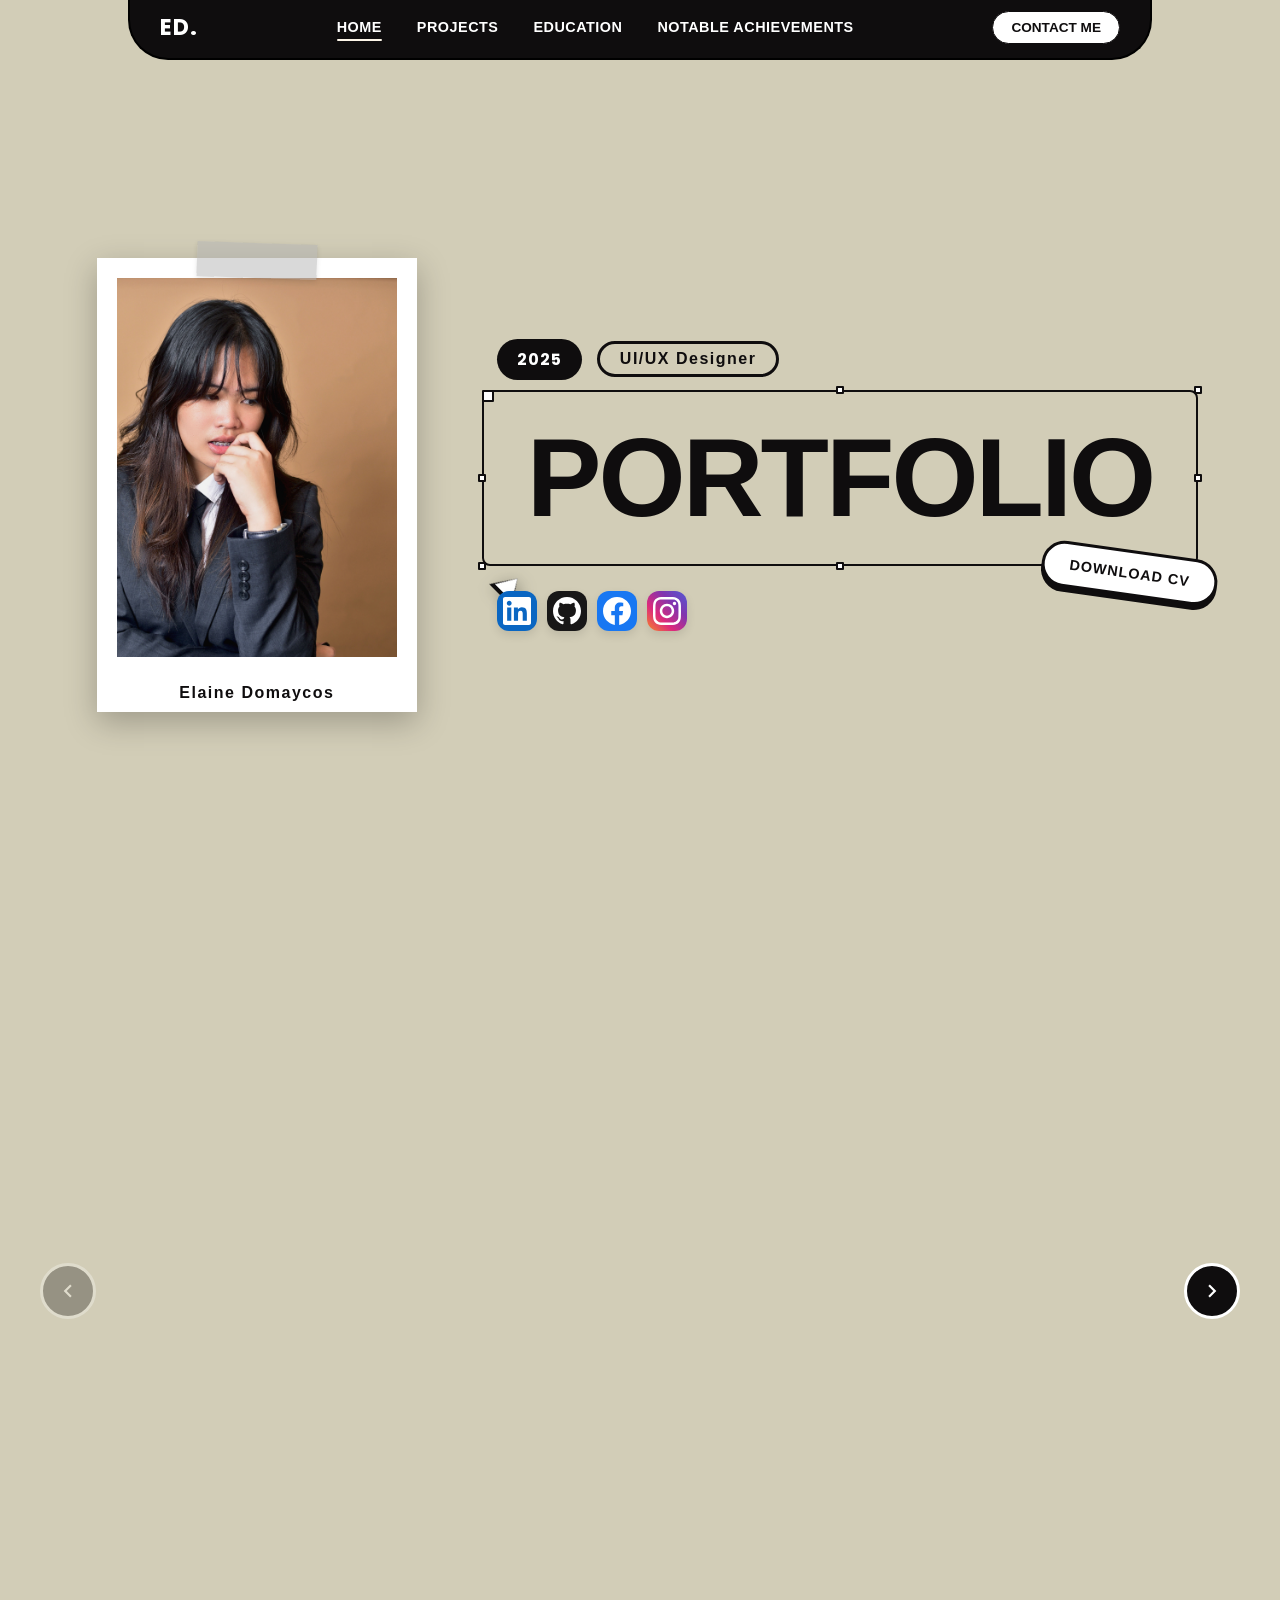
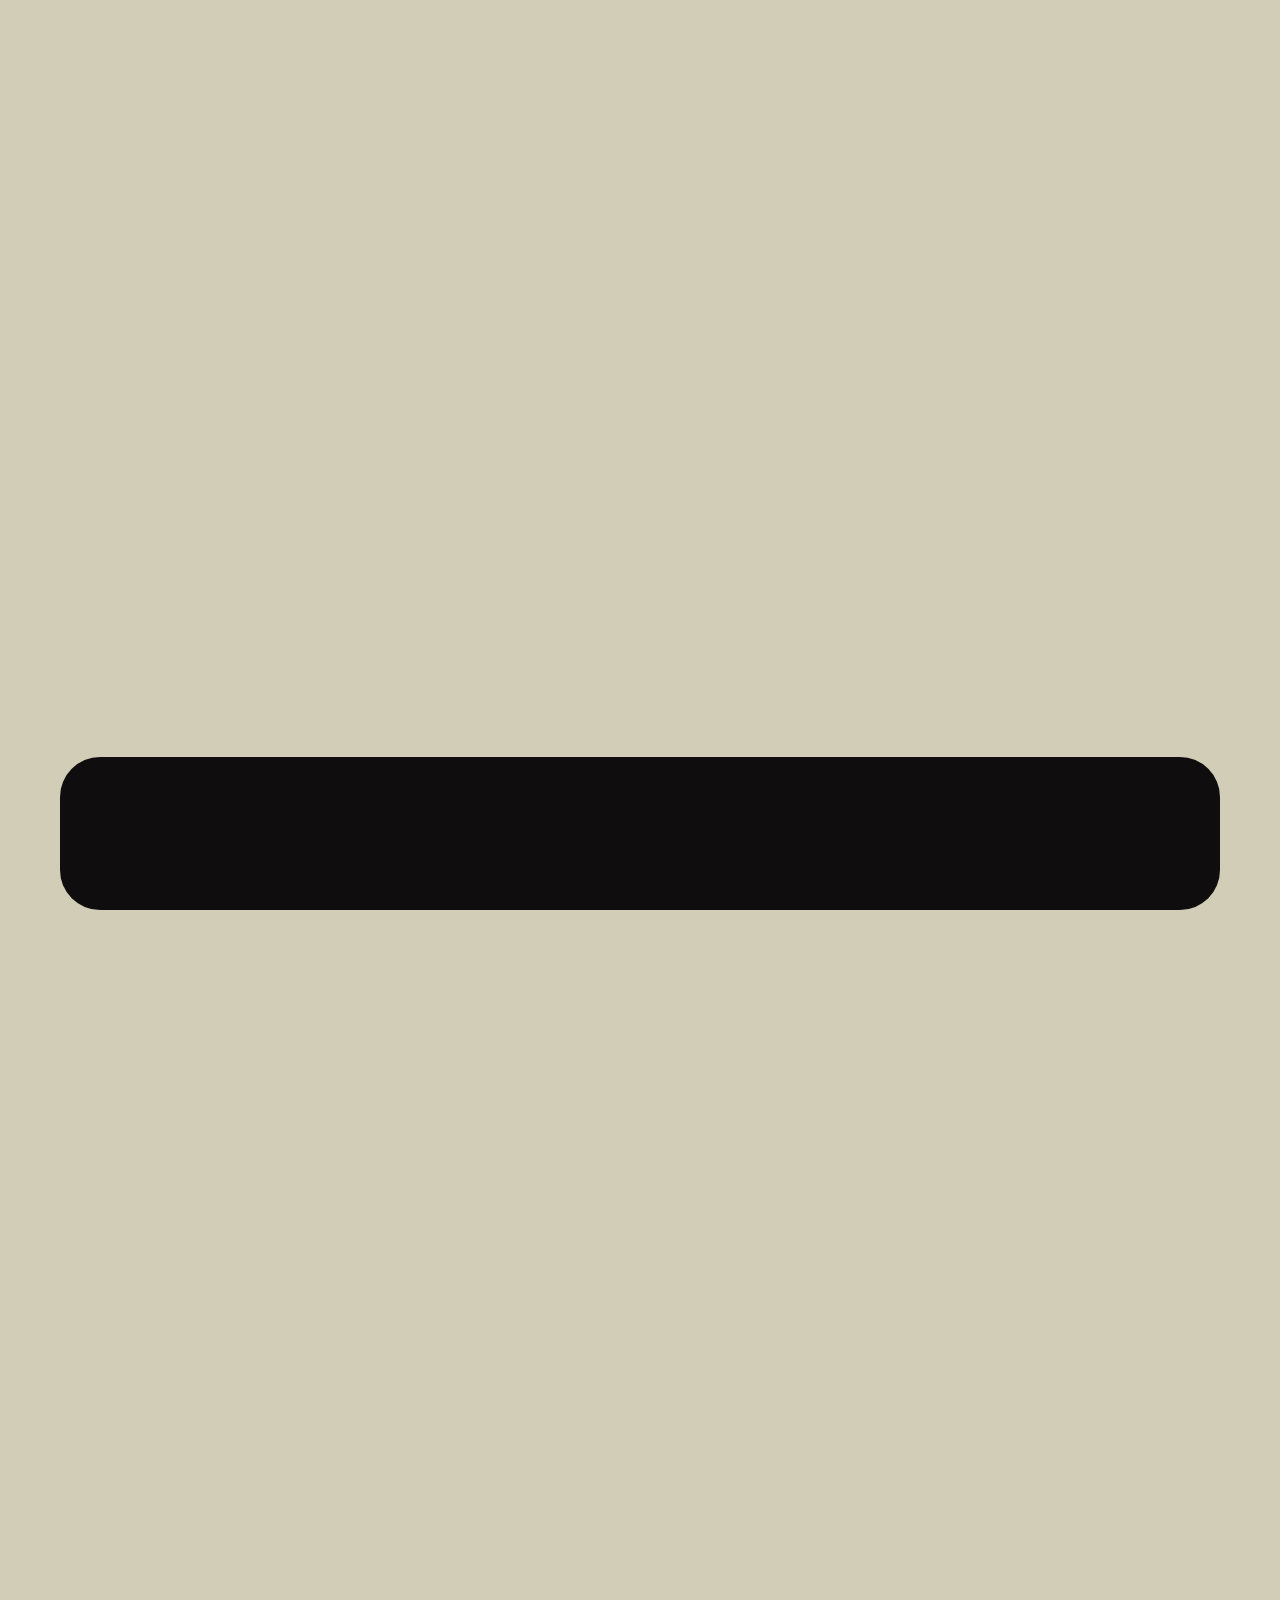
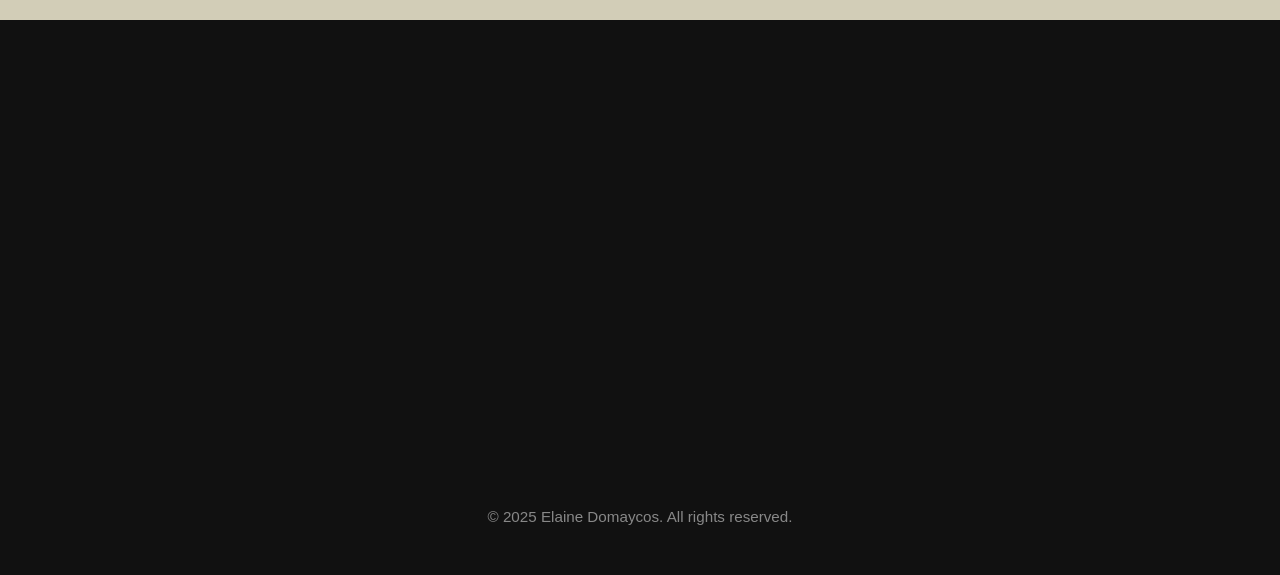
==== commit f07665ce: "feat: Add Supabase CMS with secure admin auth - Add admin.html with Supabase Auth login page - Add a" ====
--- a/index.html
+++ b/index.html
@@ -5,8 +5,14 @@
     <meta name="viewport" content="width=device-width, initial-scale=1.0">
     <title>Elaine Domaycos - Portfolio</title>
     <link rel="stylesheet" href="style.css">
+    <link rel="preconnect" href="https://fonts.googleapis.com">
+    <link rel="preconnect" href="https://fonts.gstatic.com" crossorigin>
     <link href="https://fonts.googleapis.com/css2?family=Poppins:wght@400;600;700;800;900&display=swap" rel="stylesheet">
     <link rel="stylesheet" href="https://cdnjs.cloudflare.com/ajax/libs/font-awesome/6.5.0/css/all.min.css">
+    <script src="https://cdn.jsdelivr.net/npm/@supabase/supabase-js@2"></script>
+    <script src="supabase-config.js"></script>
+    <script src="supabase-client.js"></script>
+    <script src="cms-loader.js"></script>
 
 </head>
 <body>
@@ -315,42 +321,42 @@
 
             <div class="skills-bar">
                 <div class="skill animate-on-scroll">
-                    <img src="https://upload.wikimedia.org/wikipedia/commons/3/33/Figma-logo.svg" alt="Figma">
+                    <img src="https://cdn.jsdelivr.net/gh/devicons/devicon/icons/figma/figma-original.svg" alt="Figma">
                     <span class="skill-name">Figma</span>
                 </div>
 
                 <div class="skill animate-on-scroll">
-                    <img src="https://upload.wikimedia.org/wikipedia/commons/a/af/Adobe_Photoshop_CC_icon.svg" alt="Photoshop">
+                    <img src="https://cdn.jsdelivr.net/gh/devicons/devicon/icons/photoshop/photoshop-plain.svg" alt="Photoshop">
                     <span class="skill-name">Photoshop</span>
                 </div>
 
                 <div class="skill animate-on-scroll">
-                    <img src="https://upload.wikimedia.org/wikipedia/commons/6/61/HTML5_logo_and_wordmark.svg" alt="HTML">
+                    <img src="https://cdn.jsdelivr.net/gh/devicons/devicon/icons/html5/html5-original.svg" alt="HTML">
                     <span class="skill-name">HTML</span>
                 </div>
 
                 <div class="skill animate-on-scroll">
-                    <img src="https://upload.wikimedia.org/wikipedia/commons/d/d5/CSS3_logo_and_wordmark.svg" alt="CSS">
+                    <img src="https://cdn.jsdelivr.net/gh/devicons/devicon/icons/css3/css3-original.svg" alt="CSS">
                     <span class="skill-name">CSS</span>
                 </div>
 
                 <div class="skill animate-on-scroll">
-                    <img src="https://upload.wikimedia.org/wikipedia/commons/6/6a/JavaScript-logo.png" alt="JavaScript">
+                    <img src="https://cdn.jsdelivr.net/gh/devicons/devicon/icons/javascript/javascript-original.svg" alt="JavaScript">
                     <span class="skill-name">JavaScript</span>
                 </div>
 
                 <div class="skill animate-on-scroll">
-                    <img src="https://upload.wikimedia.org/wikipedia/commons/c/c3/Python-logo-notext.svg" alt="Python">
+                    <img src="https://cdn.jsdelivr.net/gh/devicons/devicon/icons/python/python-original.svg" alt="Python">
                     <span class="skill-name">Python</span>
                 </div>
 
                 <div class="skill animate-on-scroll">
-                    <img src="https://upload.wikimedia.org/wikipedia/en/3/30/Java_programming_language_logo.svg" alt="Java">
+                    <img src="https://cdn.jsdelivr.net/gh/devicons/devicon/icons/java/java-original.svg" alt="Java">
                     <span class="skill-name">Java</span>
                 </div>
 
                 <div class="skill animate-on-scroll">
-                    <img src="https://upload.wikimedia.org/wikipedia/en/d/dd/MySQL_logo.svg" alt="MySQL">
+                    <img src="https://cdn.jsdelivr.net/gh/devicons/devicon/icons/mysql/mysql-original.svg" alt="MySQL">
                     <span class="skill-name">MySQL</span>
                 </div>
             </div>
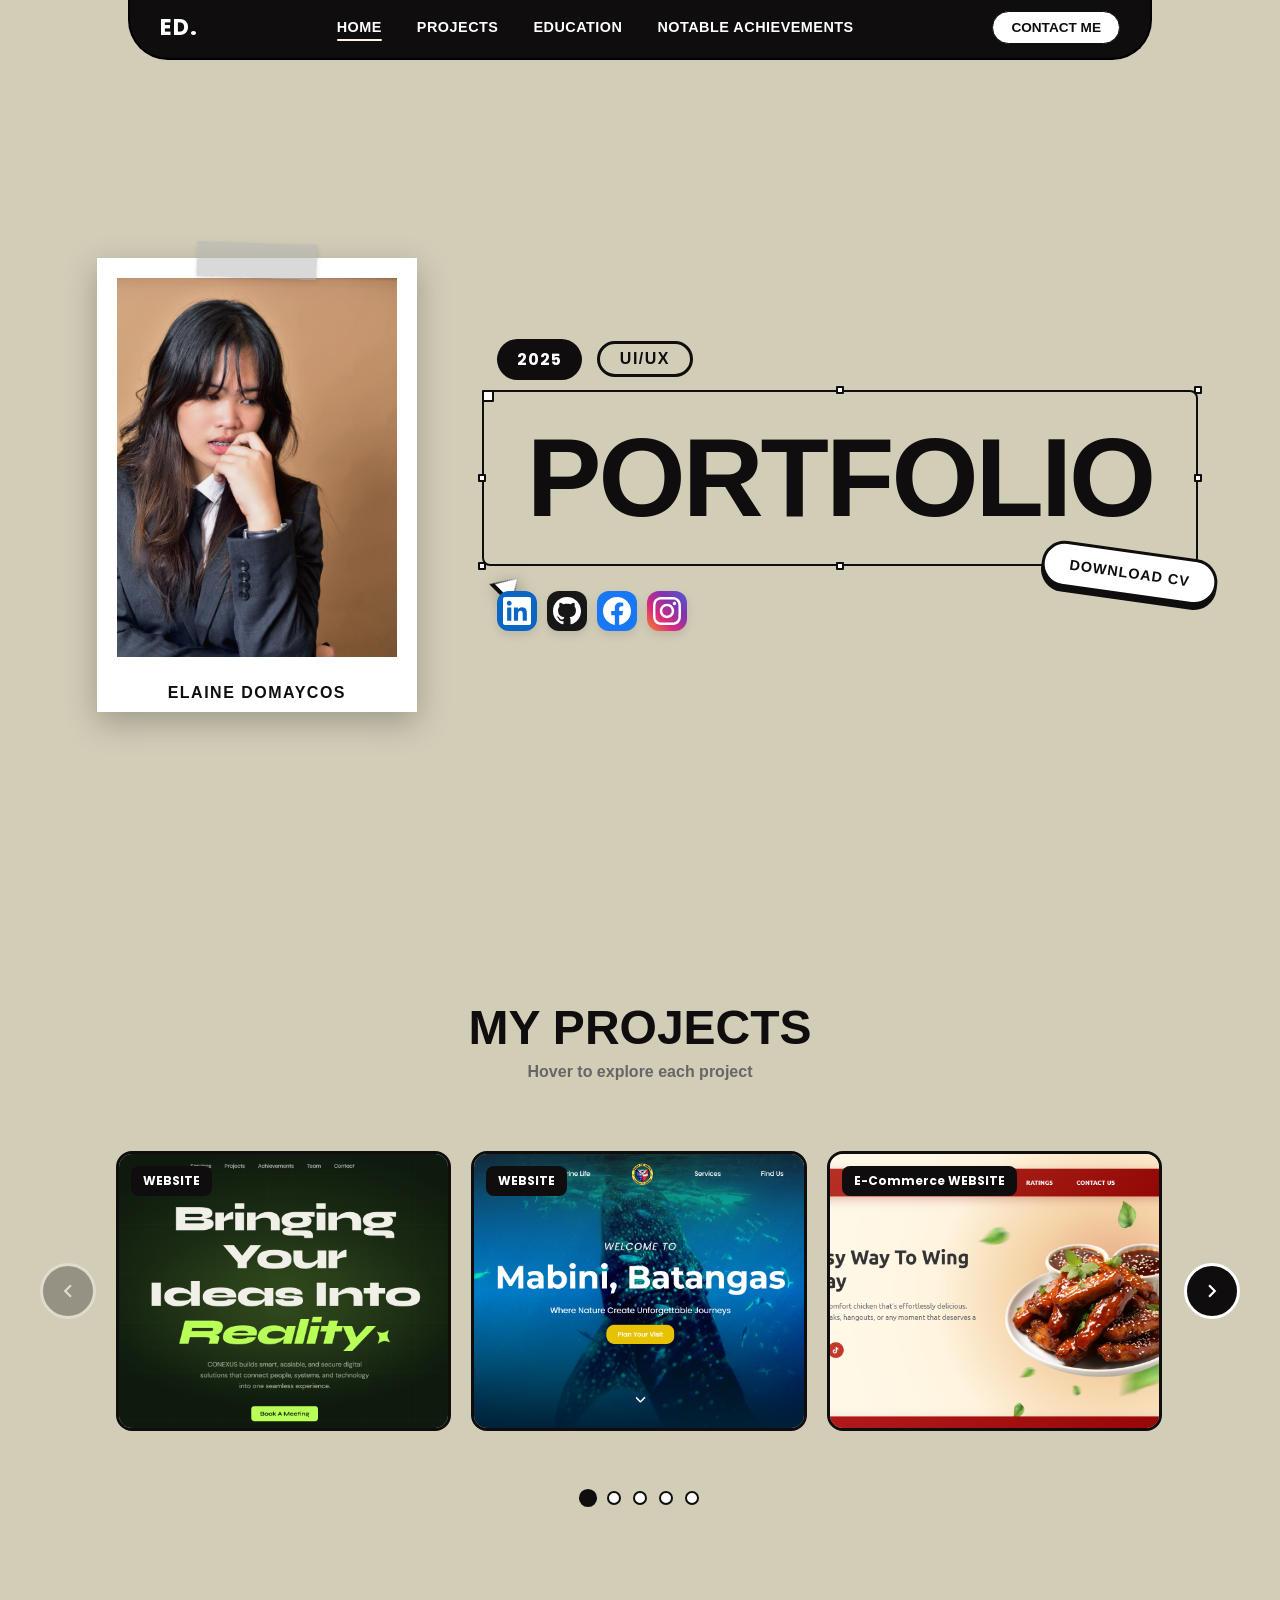
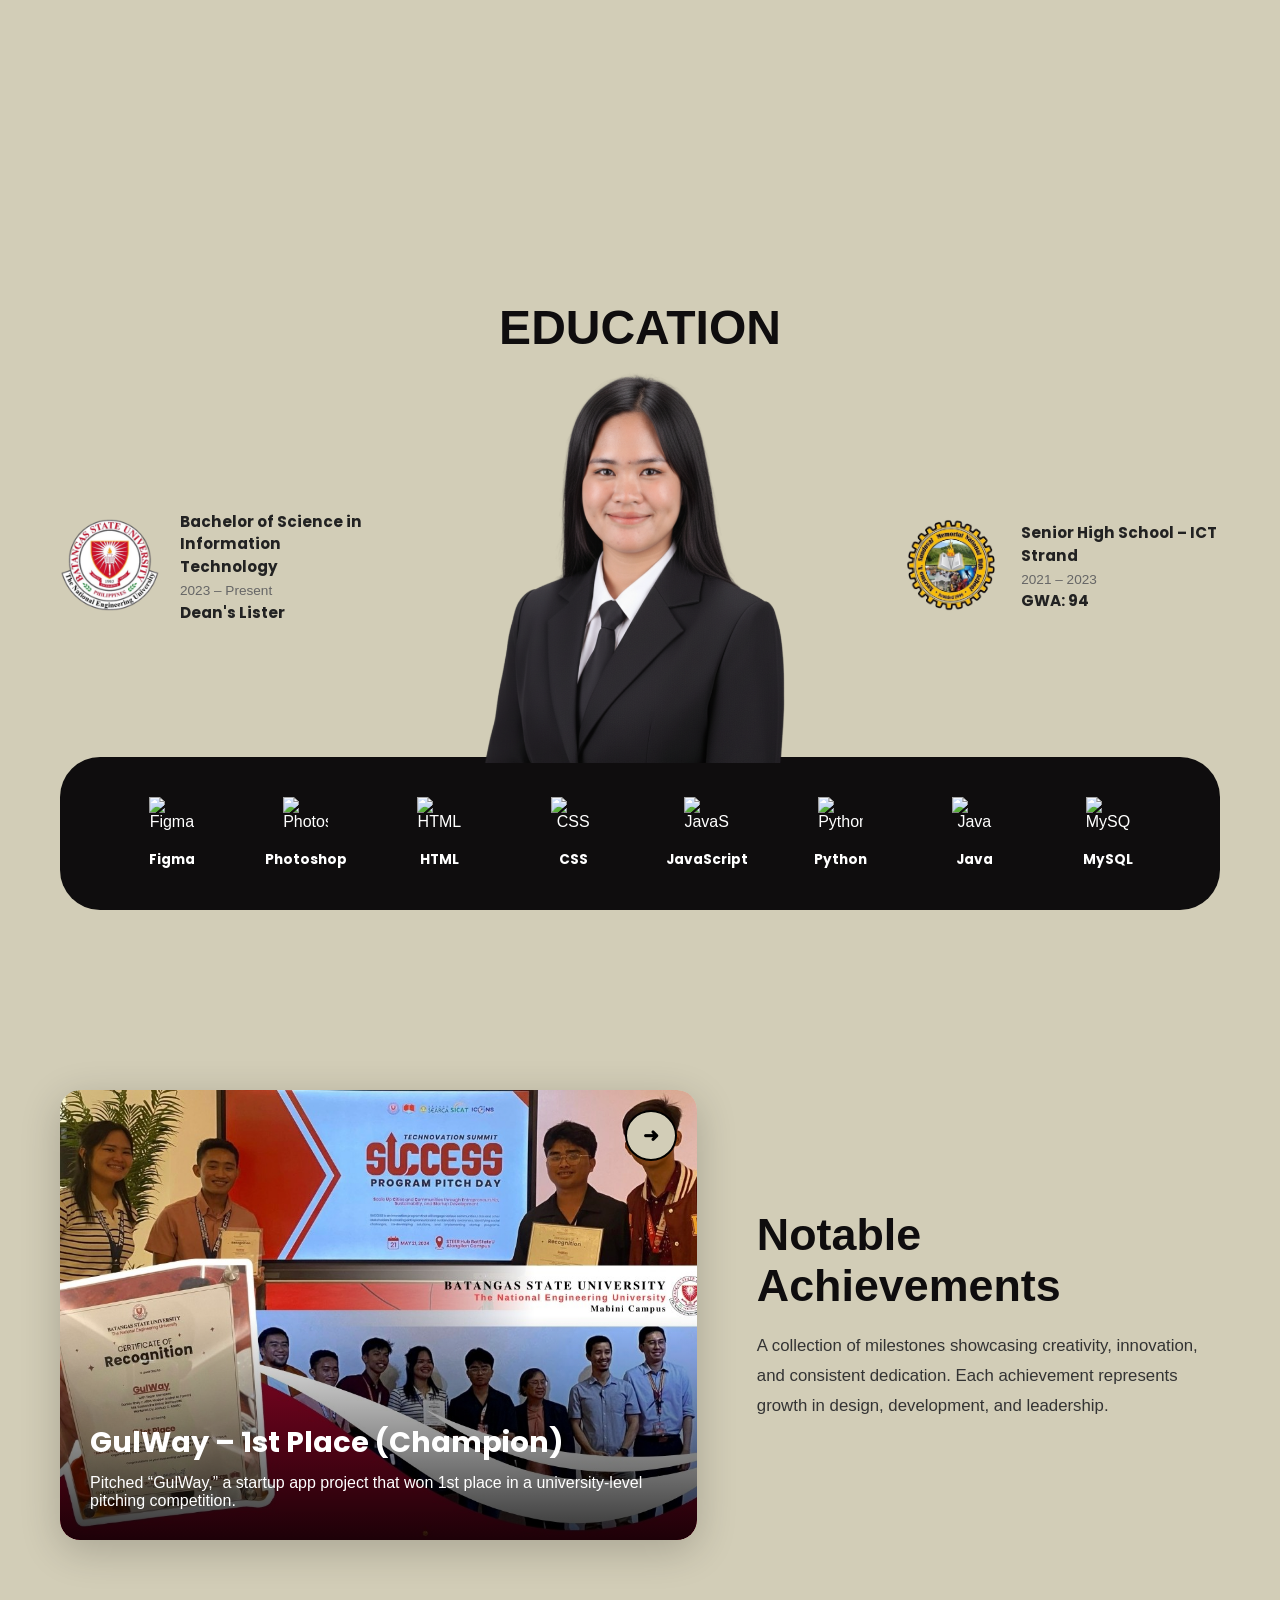
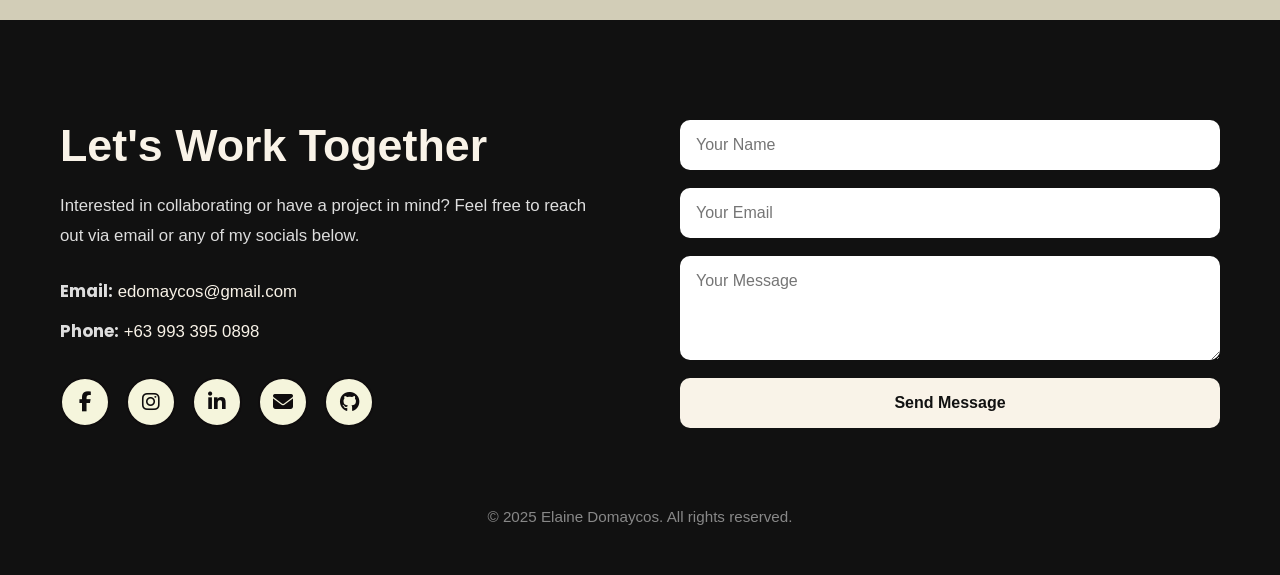
==== commit 54b45e81: "Remove CMS/admin flow, speed up loader, and wire contact form delivery" ====
--- a/index.html
+++ b/index.html
@@ -9,11 +9,6 @@
     <link rel="preconnect" href="https://fonts.gstatic.com" crossorigin>
     <link href="https://fonts.googleapis.com/css2?family=Poppins:wght@400;600;700;800;900&display=swap" rel="stylesheet">
     <link rel="stylesheet" href="https://cdnjs.cloudflare.com/ajax/libs/font-awesome/6.5.0/css/all.min.css">
-    <script src="https://cdn.jsdelivr.net/npm/@supabase/supabase-js@2"></script>
-    <script src="supabase-config.js"></script>
-    <script src="supabase-client.js"></script>
-    <script src="cms-loader.js"></script>
-
 </head>
 <body>
     <!-- Loading Screen -->
@@ -507,12 +502,14 @@
                     </div>
                 </div>
 
-                <div class="contact-form animate-right">
+                <form id="contactForm" class="contact-form animate-right" action="https://formsubmit.co/edomaycos@gmail.com" method="POST">
+                    <input type="hidden" name="_subject" value="New Portfolio Contact Message">
+                    <input type="text" name="_honey" tabindex="-1" autocomplete="off" style="display:none">
                     <input type="text" name="name" placeholder="Your Name" required>
                     <input type="email" name="email" placeholder="Your Email" required>
                     <textarea name="message" rows="4" placeholder="Your Message" required></textarea>
-                    <button type="button" class="send-btn">Send Message</button>
-                </div>
+                    <button type="submit" class="send-btn">Send Message</button>
+                </form>
             </div>
 
             <p class="footer-credit">© 2025 Elaine Domaycos. All rights reserved.</p>
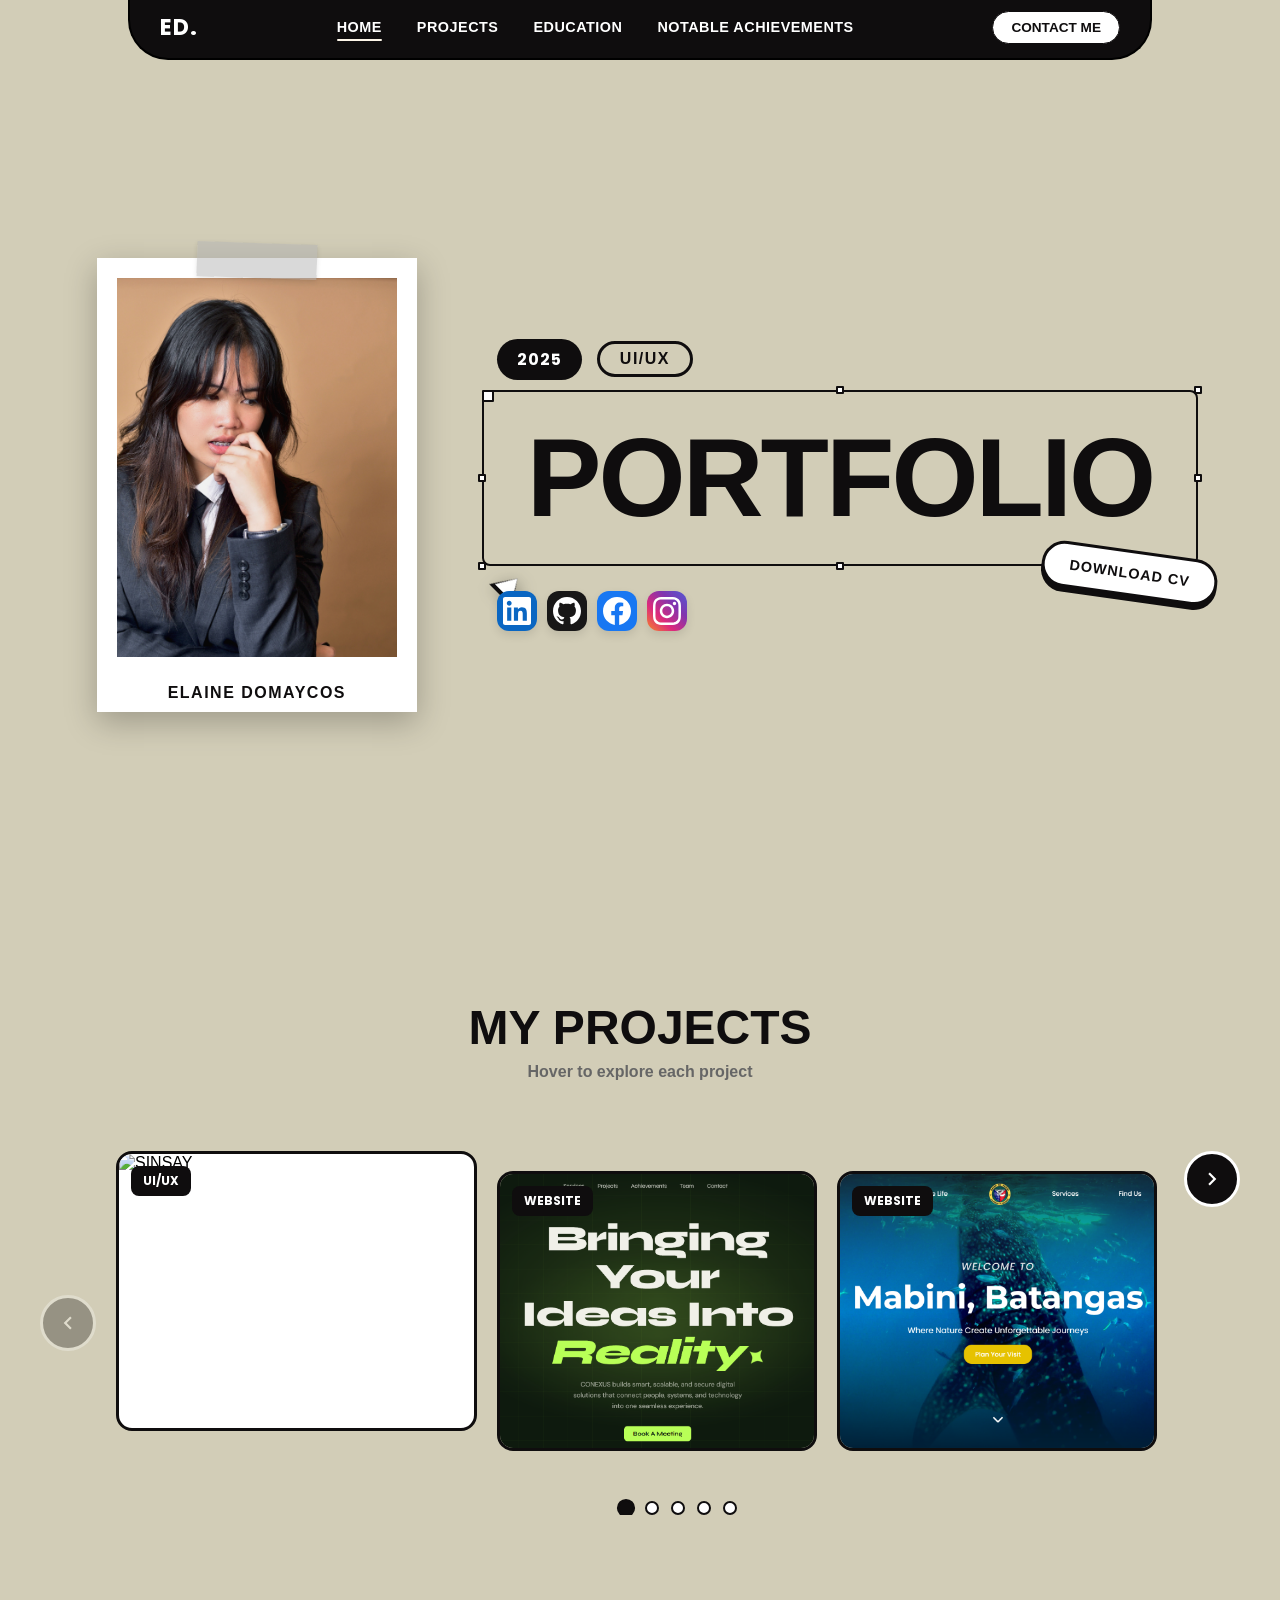
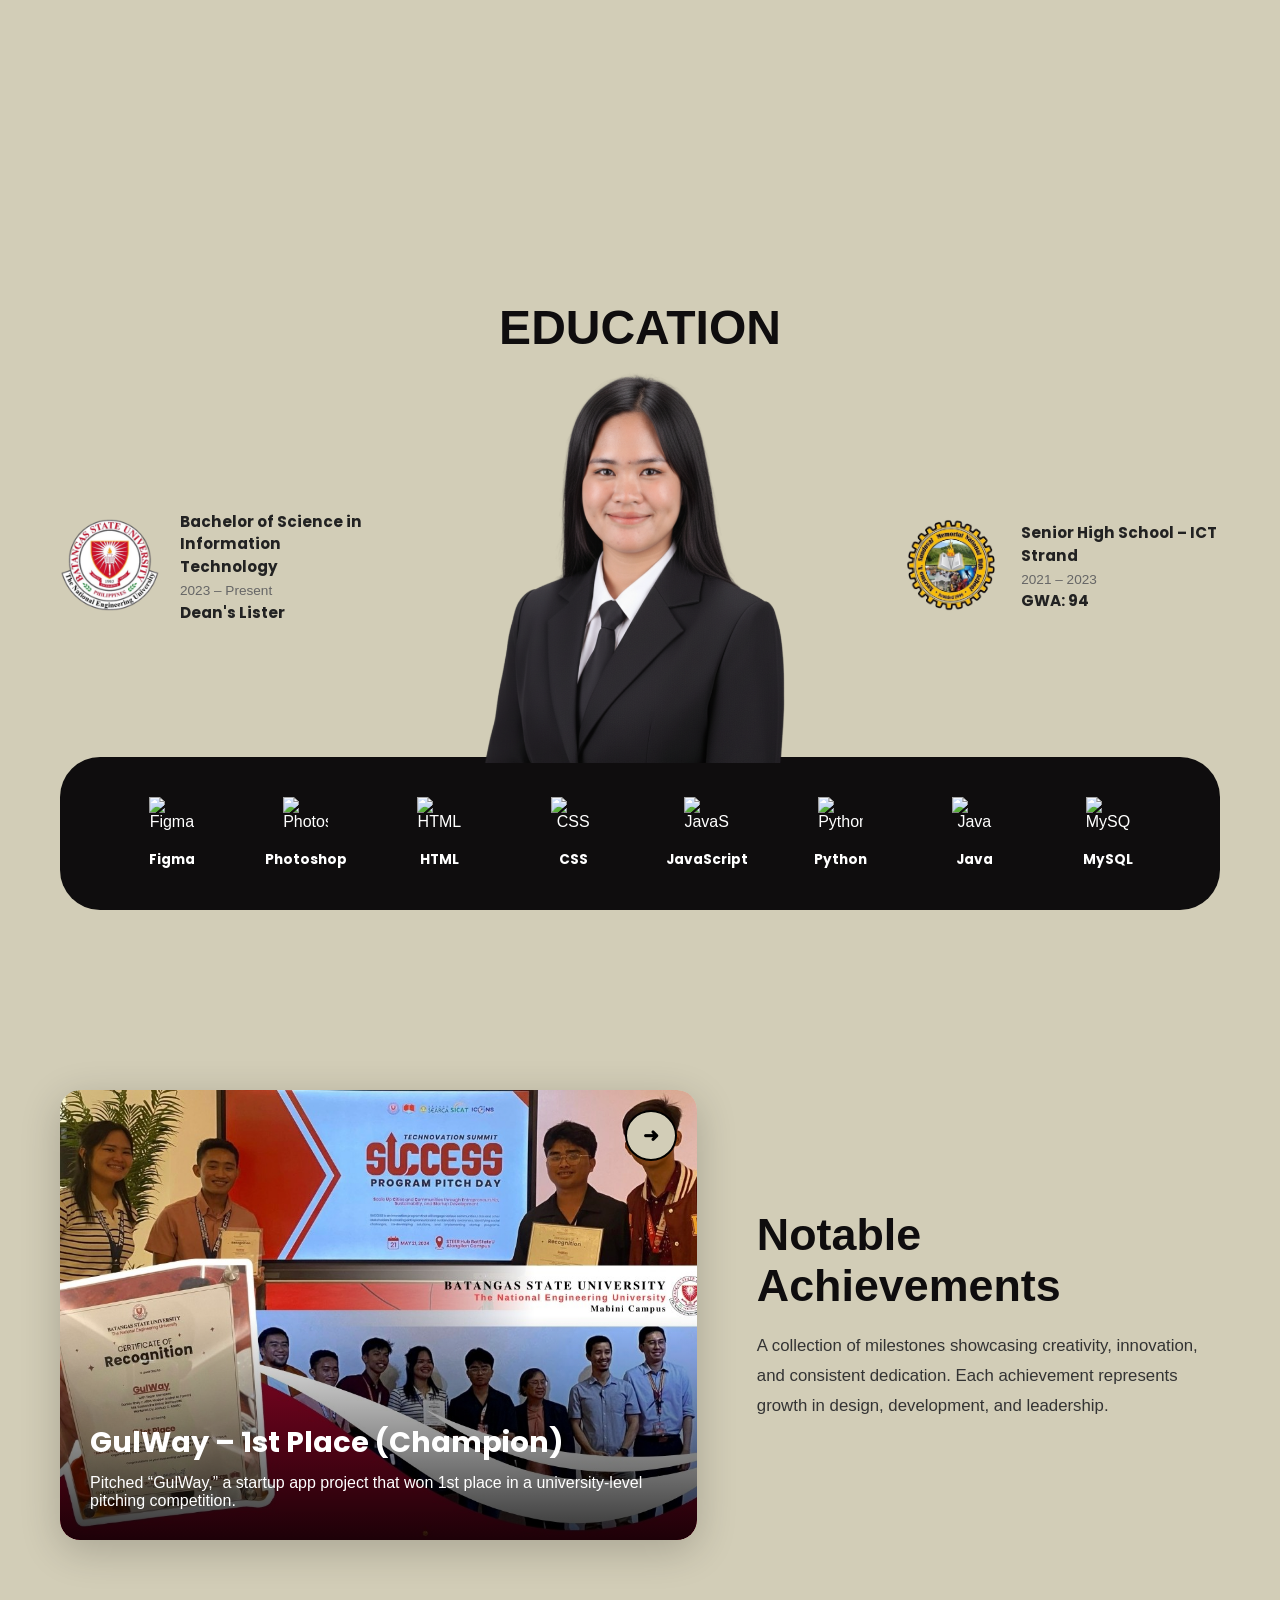
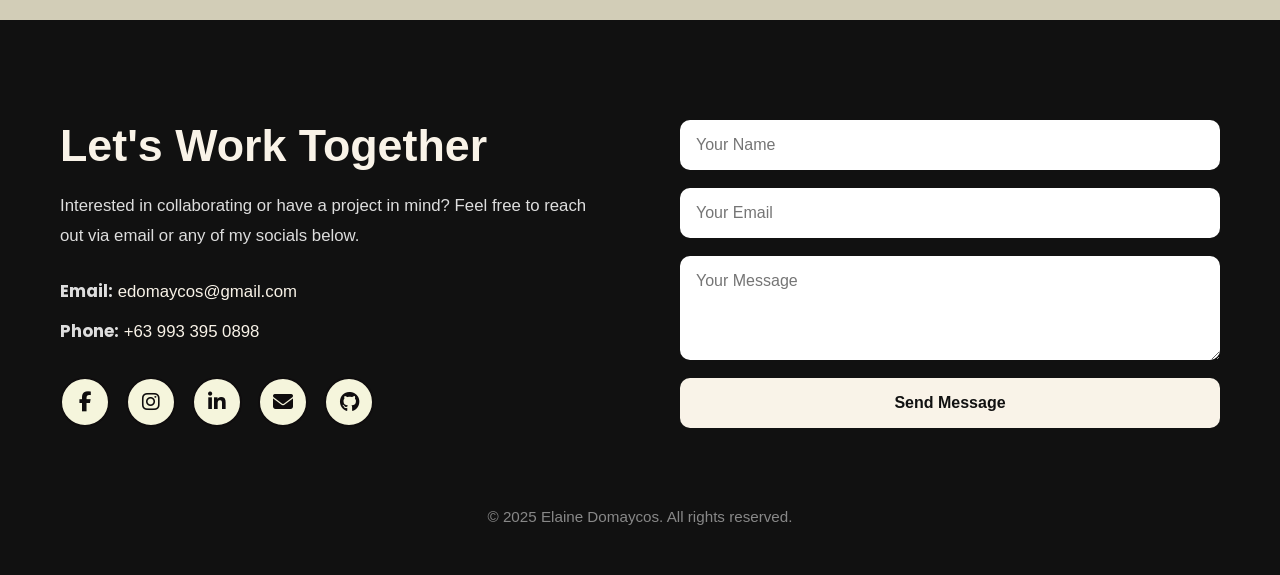
==== commit ec815ef4: "Update index.html: contact/form and cleanup" ====
--- a/index.html
+++ b/index.html
@@ -149,6 +149,17 @@
                 <div class="carousel-container">
                     <div class="carousel-track" id="carouselTrack">
                         <div class="project-card animate-on-scroll">
+                            <span class="project-category">UI/UX</span>
+                            <img src="sinsay.png" alt="SINSAY" class="project-image">
+                            <div class="project-overlay">
+                                <h3 class="project-title">SINSAY</h3>
+                                <p class="project-description">A capstone project that digitizes the dive tourism workflow of Mabini by enabling tourist registration, operator reporting, and real-time tourism analytics in a single integrated platform.</p>
+                                <a href="https://www.figma.com/proto/baKOeKCsY4tLYQSFQgHBiF/SINSAY?node-id=1004-2&starting-point-node-id=1004%3A2&t=RhJ1zDgmfOdv7eSs-1" class="github-btn" target="_blank">View Project</a>
+                            </div>
+                        </div>
+                <div class="carousel-container">
+                    <div class="carousel-track" id="carouselTrack">
+                        <div class="project-card animate-on-scroll">
                             <span class="project-category">WEBSITE</span>
                             <img src="conexus.png" alt="Project 1" class="project-image">
                             <div class="project-overlay">
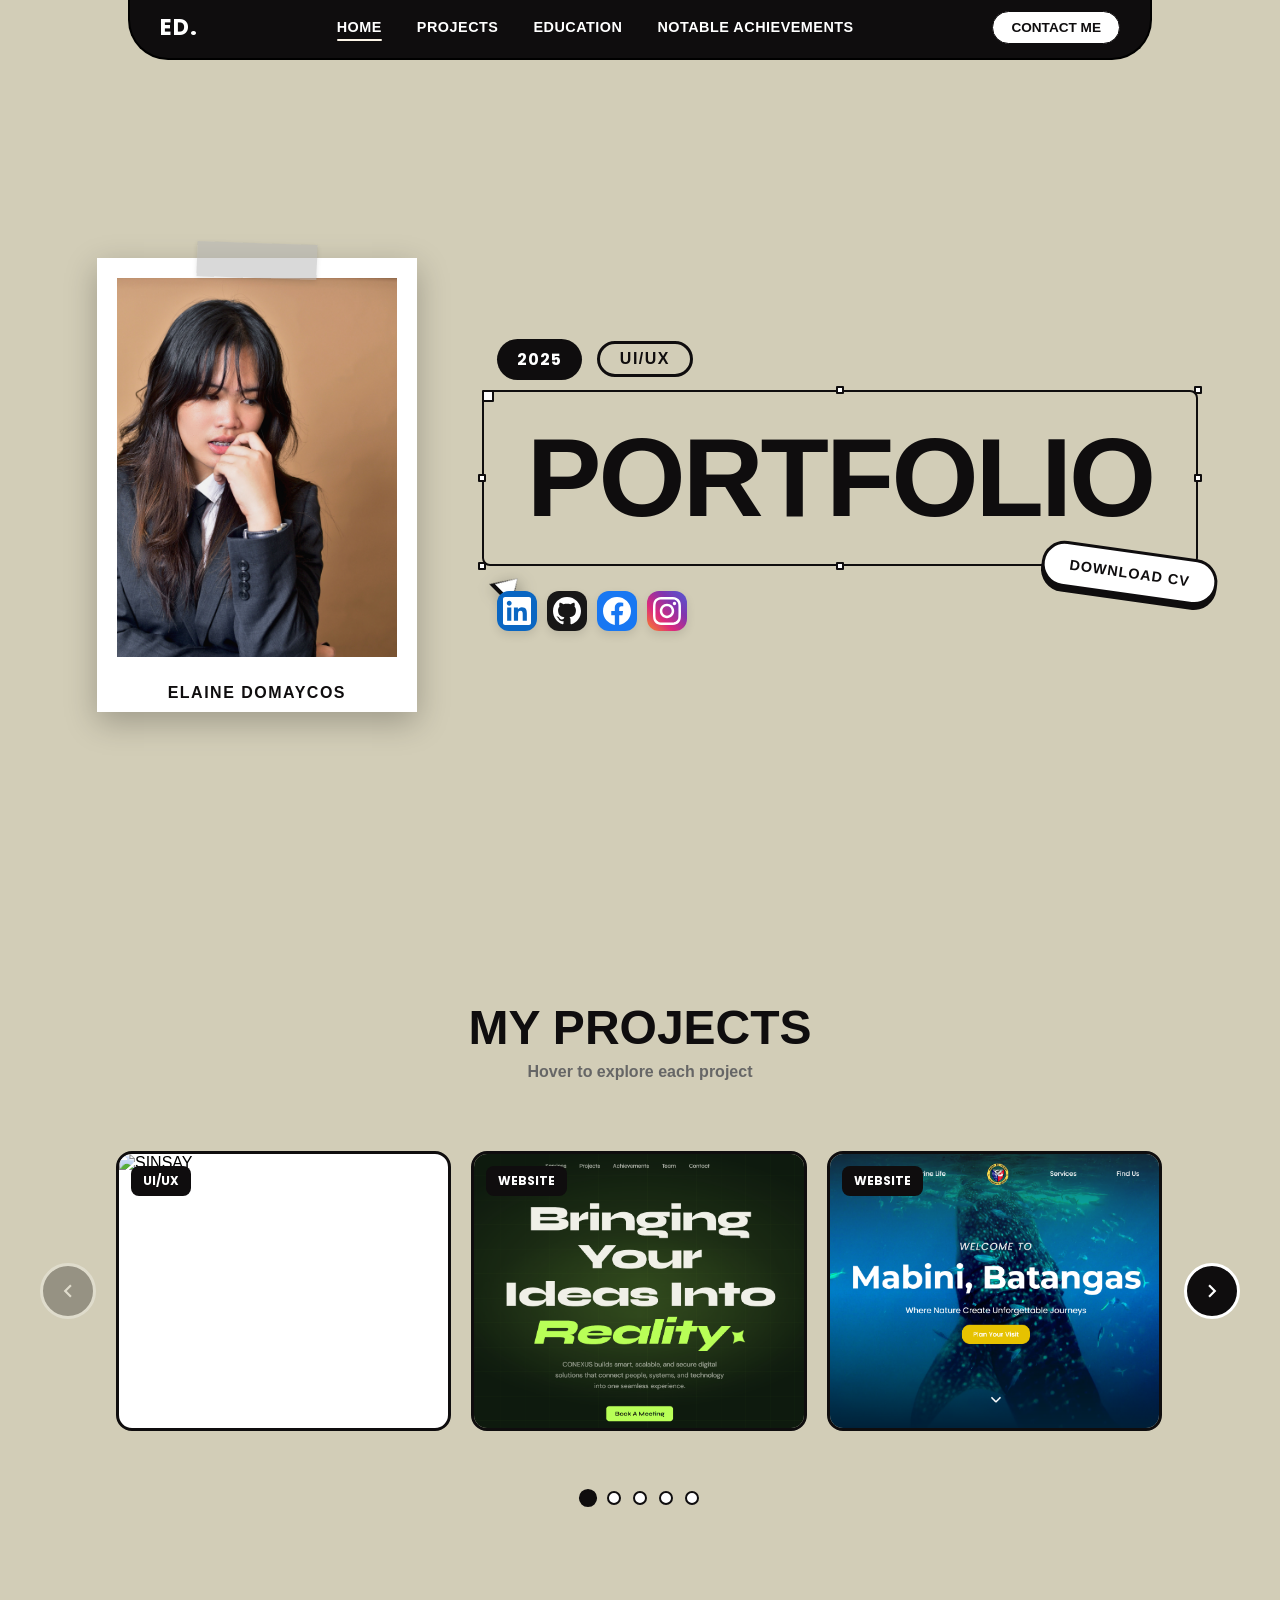
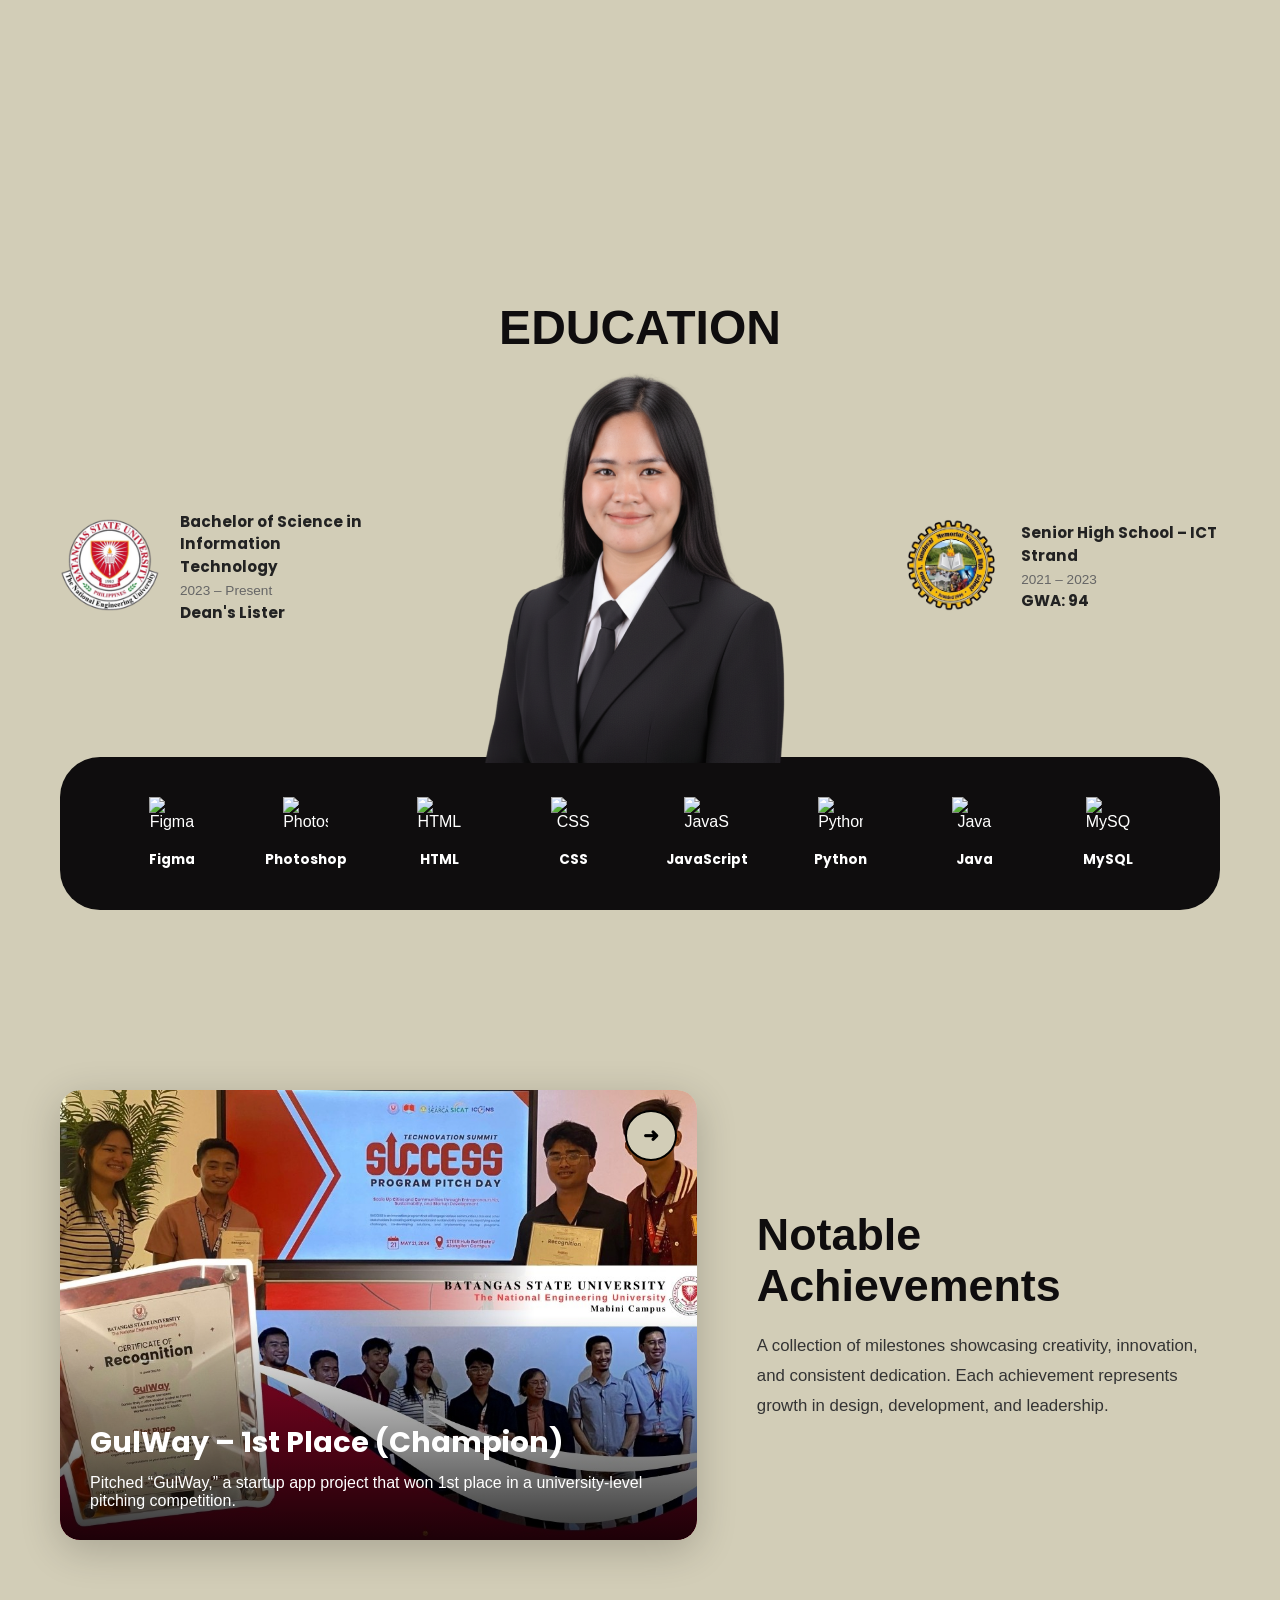
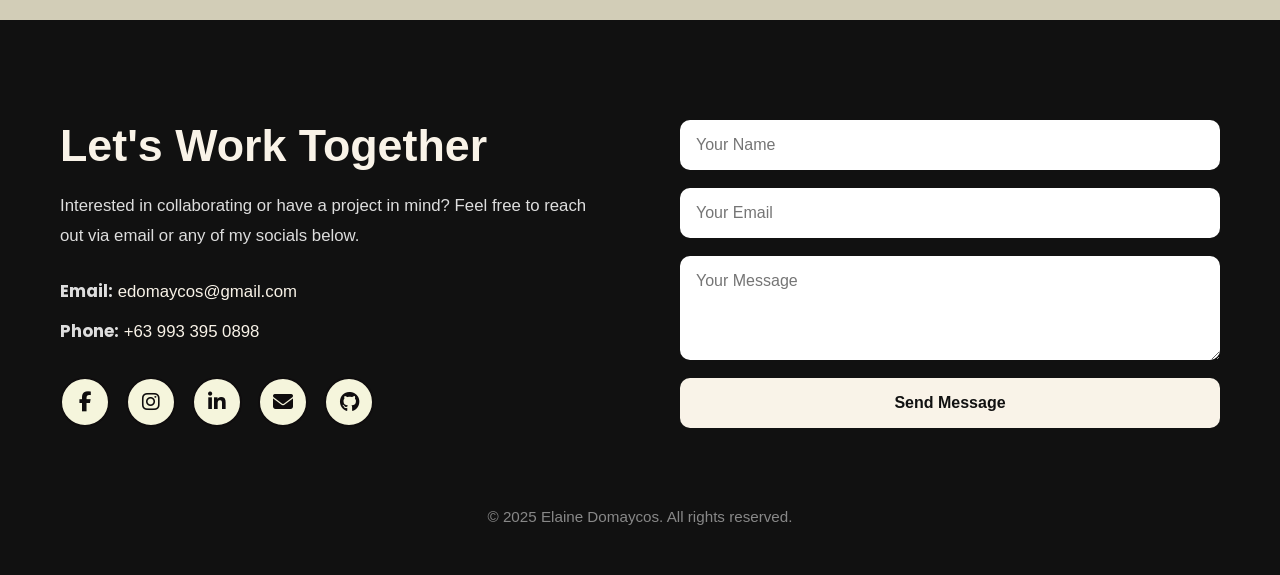
==== commit 7e93ec2a: "Fix carousel/project markup after adding SINSAY project (restore container structure)" ====
--- a/index.html
+++ b/index.html
@@ -157,8 +157,6 @@
                                 <a href="https://www.figma.com/proto/baKOeKCsY4tLYQSFQgHBiF/SINSAY?node-id=1004-2&starting-point-node-id=1004%3A2&t=RhJ1zDgmfOdv7eSs-1" class="github-btn" target="_blank">View Project</a>
                             </div>
                         </div>
-                <div class="carousel-container">
-                    <div class="carousel-track" id="carouselTrack">
                         <div class="project-card animate-on-scroll">
                             <span class="project-category">WEBSITE</span>
                             <img src="conexus.png" alt="Project 1" class="project-image">
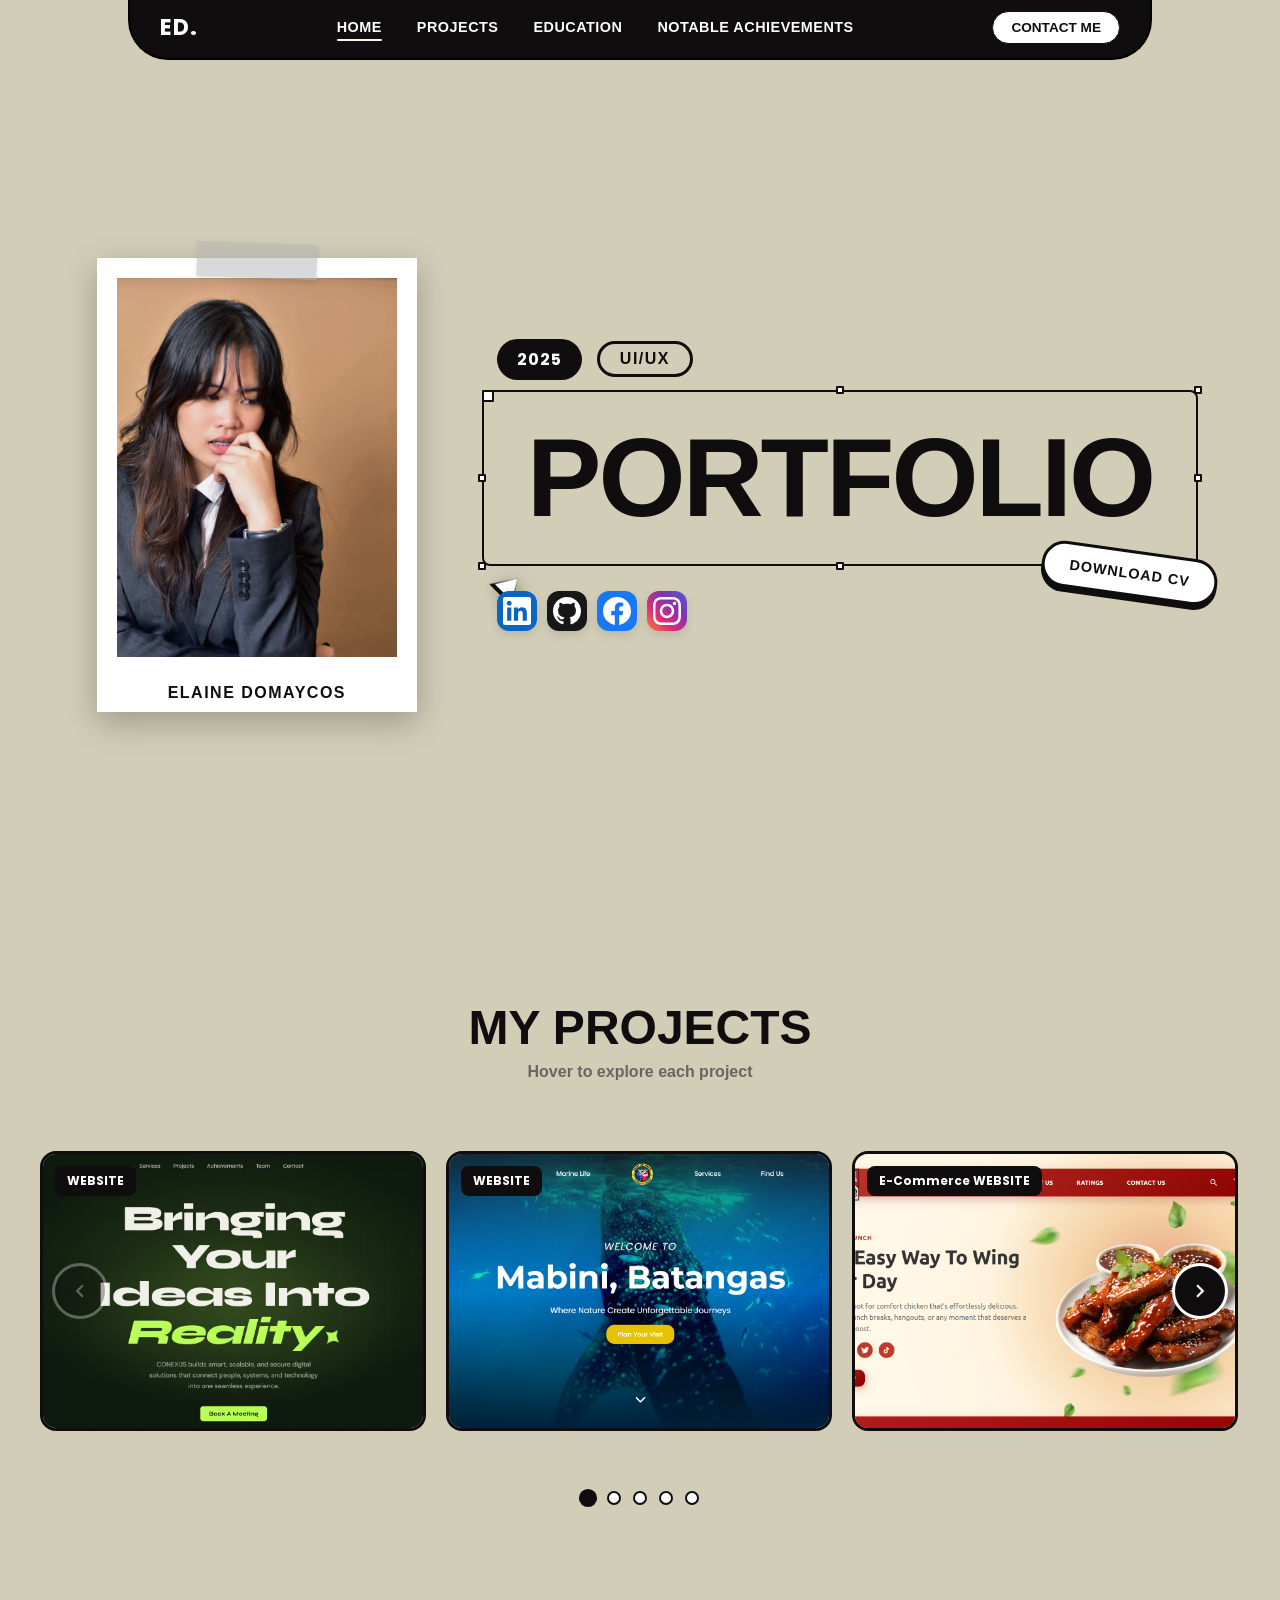
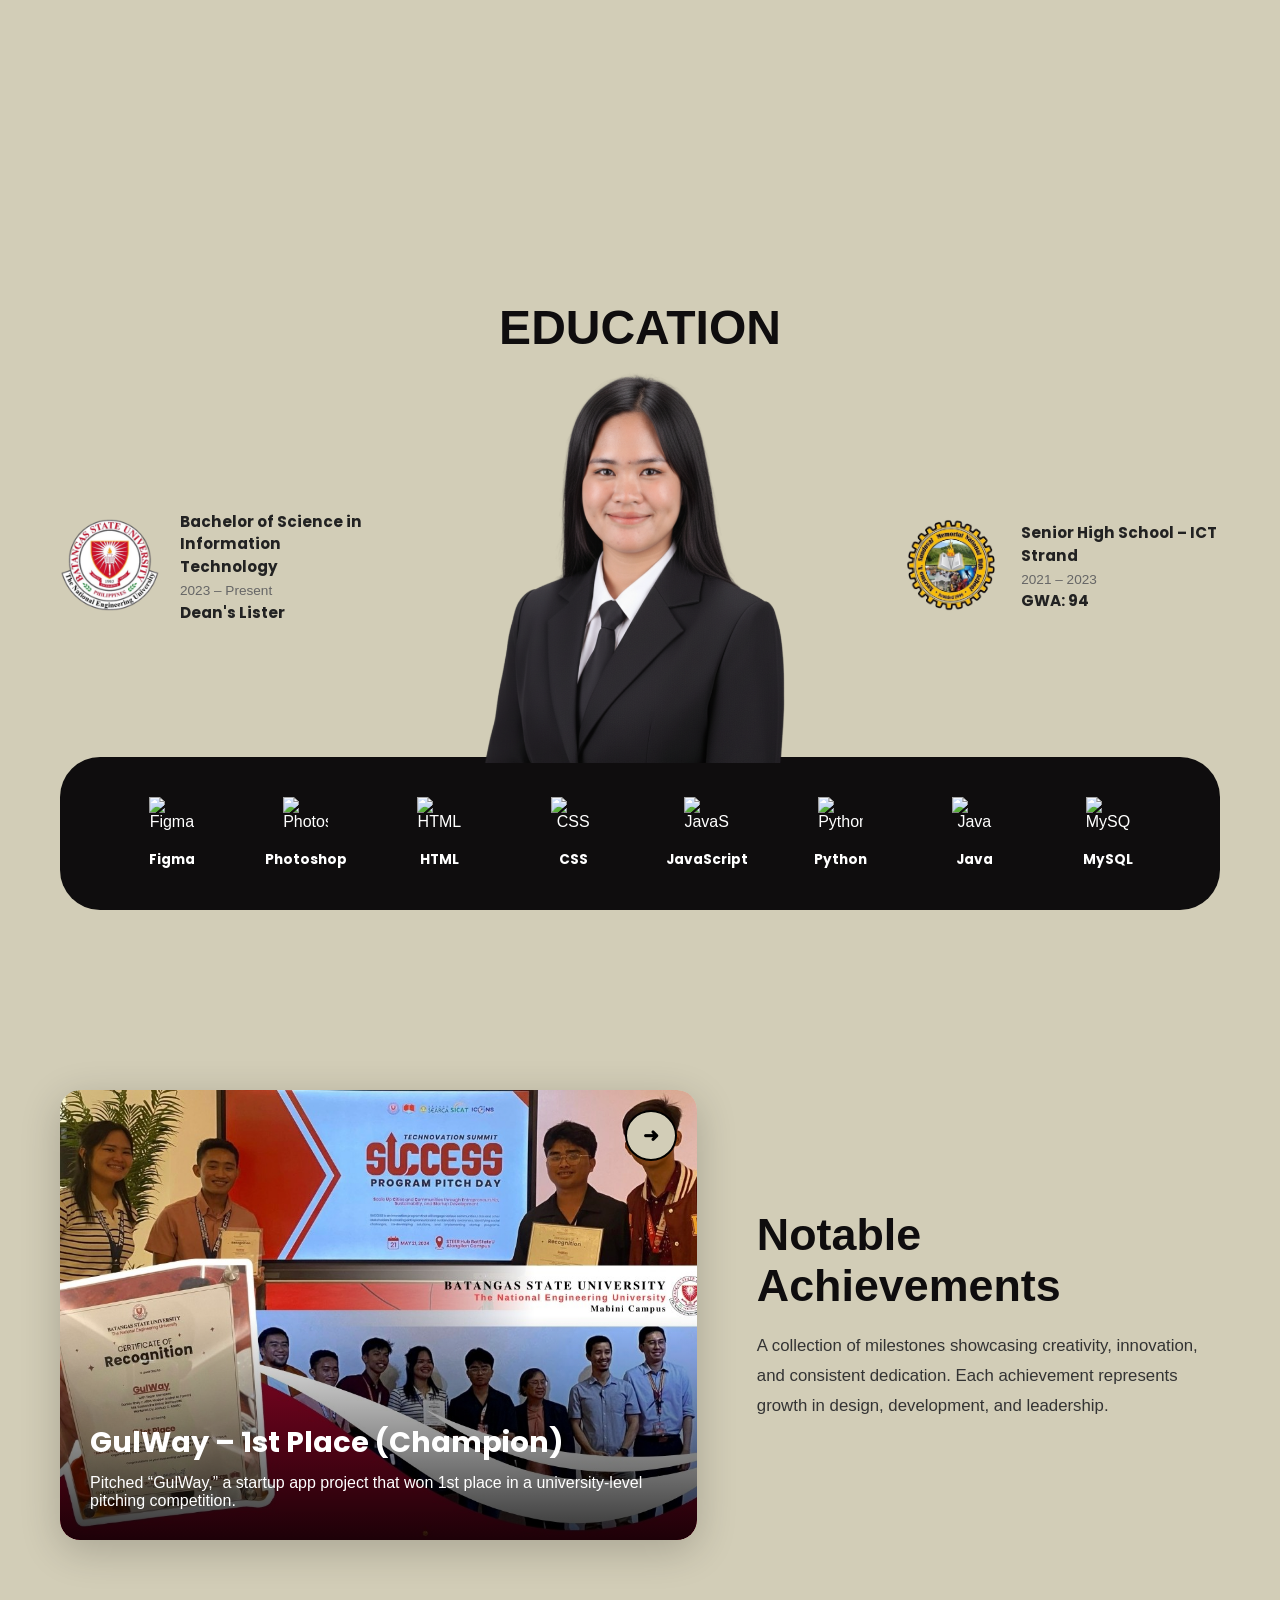
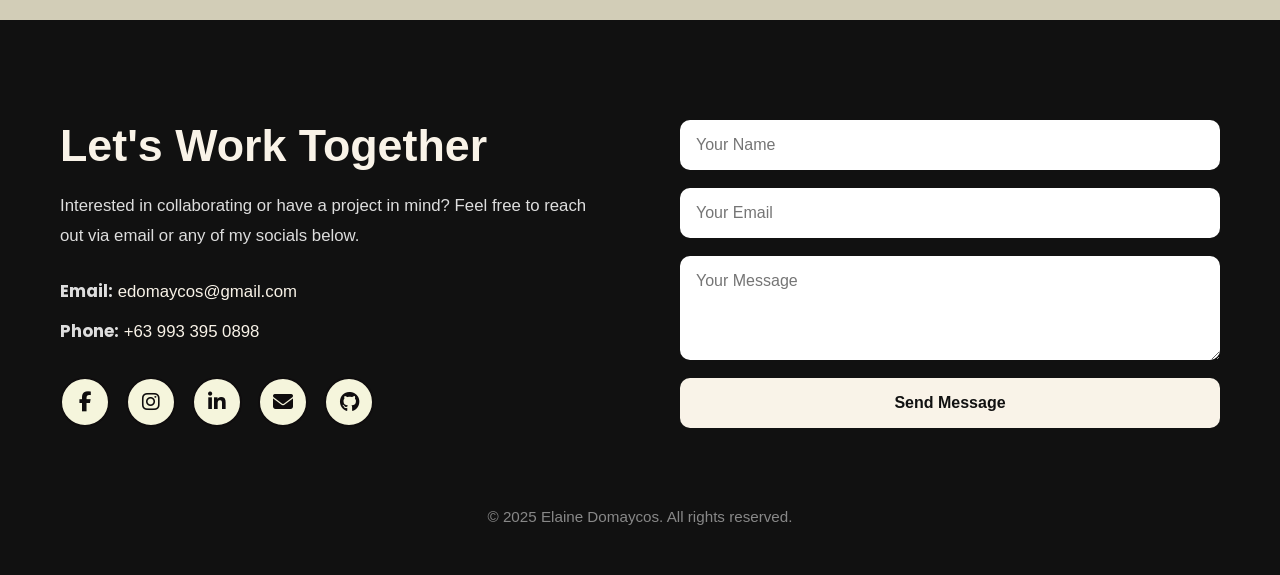
==== commit 1aa13a72: "Reorder SINSAY, fix carousel arrows positioning and shadow clipping" ====
--- a/index.html
+++ b/index.html
@@ -149,6 +149,36 @@
                 <div class="carousel-container">
                     <div class="carousel-track" id="carouselTrack">
                         <div class="project-card animate-on-scroll">
+                            <span class="project-category">WEBSITE</span>
+                            <img src="conexus.png" alt="Project 1" class="project-image">
+                            <div class="project-overlay">
+                                <h3 class="project-title">Conexus</h3>
+                                <p class="project-description">A portfolio website developed for a business to showcase services and completed works.</p>
+                                <a href="https://conexus-cnx.vercel.app/" class="github-btn" target="_blank">View Project</a>
+                            </div>
+                        </div>
+                        <div class="project-card animate-on-scroll">
+                            <span class="project-category">WEBSITE</span>
+                            <img src="p1.png" alt="Project 2" class="project-image">
+                            <div class="project-overlay">
+                                <h3 class="project-title">Dive In Mabini</h3>
+                                <p class="project-description">A tourism website promoting attractions, diving spots, and local experiences in Mabini, Batangas.</p>
+                                <a href="https://mabini-tourism-pearl.vercel.app/#hero-section" class="github-btn" target="_blank">View Project</a>
+                            </div>
+                        </div>
+
+                        <div class="project-card animate-on-scroll">
+                            <span class="project-category">E-Commerce WEBSITE</span>
+                            <img src="p11.png" alt="Project 3" class="project-image">
+                            <div class="project-overlay">
+                                <h3 class="project-title">The Easy Lunch</h3>
+                                <p class="project-description">A food ordering website with a clean interface for browsing meals and placing orders online.</p>
+                                <a href="https://easy-lunch.vercel.app/" class="github-btn" target="_blank">View Project</a>
+                            </div>
+                        </div>
+
+                        <!-- SINSAY moved to 4th position -->
+                        <div class="project-card animate-on-scroll">
                             <span class="project-category">UI/UX</span>
                             <img src="sinsay.png" alt="SINSAY" class="project-image">
                             <div class="project-overlay">
@@ -157,34 +187,6 @@
                                 <a href="https://www.figma.com/proto/baKOeKCsY4tLYQSFQgHBiF/SINSAY?node-id=1004-2&starting-point-node-id=1004%3A2&t=RhJ1zDgmfOdv7eSs-1" class="github-btn" target="_blank">View Project</a>
                             </div>
                         </div>
-                        <div class="project-card animate-on-scroll">
-                            <span class="project-category">WEBSITE</span>
-                            <img src="conexus.png" alt="Project 1" class="project-image">
-                            <div class="project-overlay">
-                                <h3 class="project-title">Conexus</h3>
-                                <p class="project-description">A portfolio website developed for a business to showcase services and completed works.</p>
-                                <a href="https://conexus-cnx.vercel.app/" class="github-btn" target="_blank">View Project</a>
-                            </div>
-                        </div>
-                        <div class="project-card animate-on-scroll">
-                            <span class="project-category">WEBSITE</span>
-                            <img src="p1.png" alt="Project 2" class="project-image">
-                            <div class="project-overlay">
-                                <h3 class="project-title">Dive In Mabini</h3>
-                                <p class="project-description">A tourism website promoting attractions, diving spots, and local experiences in Mabini, Batangas.</p>
-                                <a href="https://mabini-tourism-pearl.vercel.app/#hero-section" class="github-btn" target="_blank">View Project</a>
-                            </div>
-                        </div>
-
-                        <div class="project-card animate-on-scroll">
-                            <span class="project-category">E-Commerce WEBSITE</span>
-                            <img src="p11.png" alt="Project 3" class="project-image">
-                            <div class="project-overlay">
-                                <h3 class="project-title">The Easy Lunch</h3>
-                                <p class="project-description">A food ordering website with a clean interface for browsing meals and placing orders online.</p>
-                                <a href="https://easy-lunch.vercel.app/" class="github-btn" target="_blank">View Project</a>
-                            </div>
-                        </div>
 
                         <div class="project-card animate-on-scroll">
                             <span class="project-category">Business Analytics</span>
@@ -289,11 +291,7 @@
                     </div>
                 </div>
 
-                <div class="carousel-nav next" onclick="moveCarousel(1)">
-                    <svg viewBox="0 0 24 24" fill="currentColor">
-                        <path d="M10 6L8.59 7.41 13.17 12l-4.58 4.59L10 18l6-6z" />
-                    </svg>
-                </div>
+                <!-- duplicate next nav removed -->
             </div>
 
             <div class="carousel-dots" id="carouselDots"></div>
--- a/style.css
+++ b/style.css
@@ -1,9 +1,4 @@
-@media (min-width: 481px) {
-    /* Hide the duplicate right arrow in desktop view */
-    .carousel-arrows .next {
-        display: none;
-    }
-}
+/* Ensure both carousel arrows are visible by default; duplicates are removed in markup. */
 /* Only hide .carousel-arrows in mobile view, not desktop */
 @media (max-width: 480px) {
     .carousel-arrows {
@@ -628,10 +623,32 @@
             margin-bottom: 30px;
         }
 
+        /* Position carousel arrows outside the scrollable track so they remain visible
+           when the track is translated. The wrapper is relative so arrows can be
+           absolutely positioned across the full width. */
+        .carousel-arrows {
+            position: absolute;
+            top: 50%;
+            left: 0;
+            right: 0;
+            transform: translateY(-50%);
+            display: flex;
+            justify-content: space-between;
+            align-items: center;
+            padding: 0 12px;
+            pointer-events: none; /* let children enable pointer events */
+            z-index: 50;
+        }
+
+        .carousel-arrows .carousel-nav {
+            pointer-events: auto;
+        }
+
         .carousel-container {
             width: 100%;
             max-width: 1200px;
-            overflow: hidden;
+            /* Allow shadows from project cards to be visible outside the container */
+            overflow: visible;
         }
 
         .carousel-track {
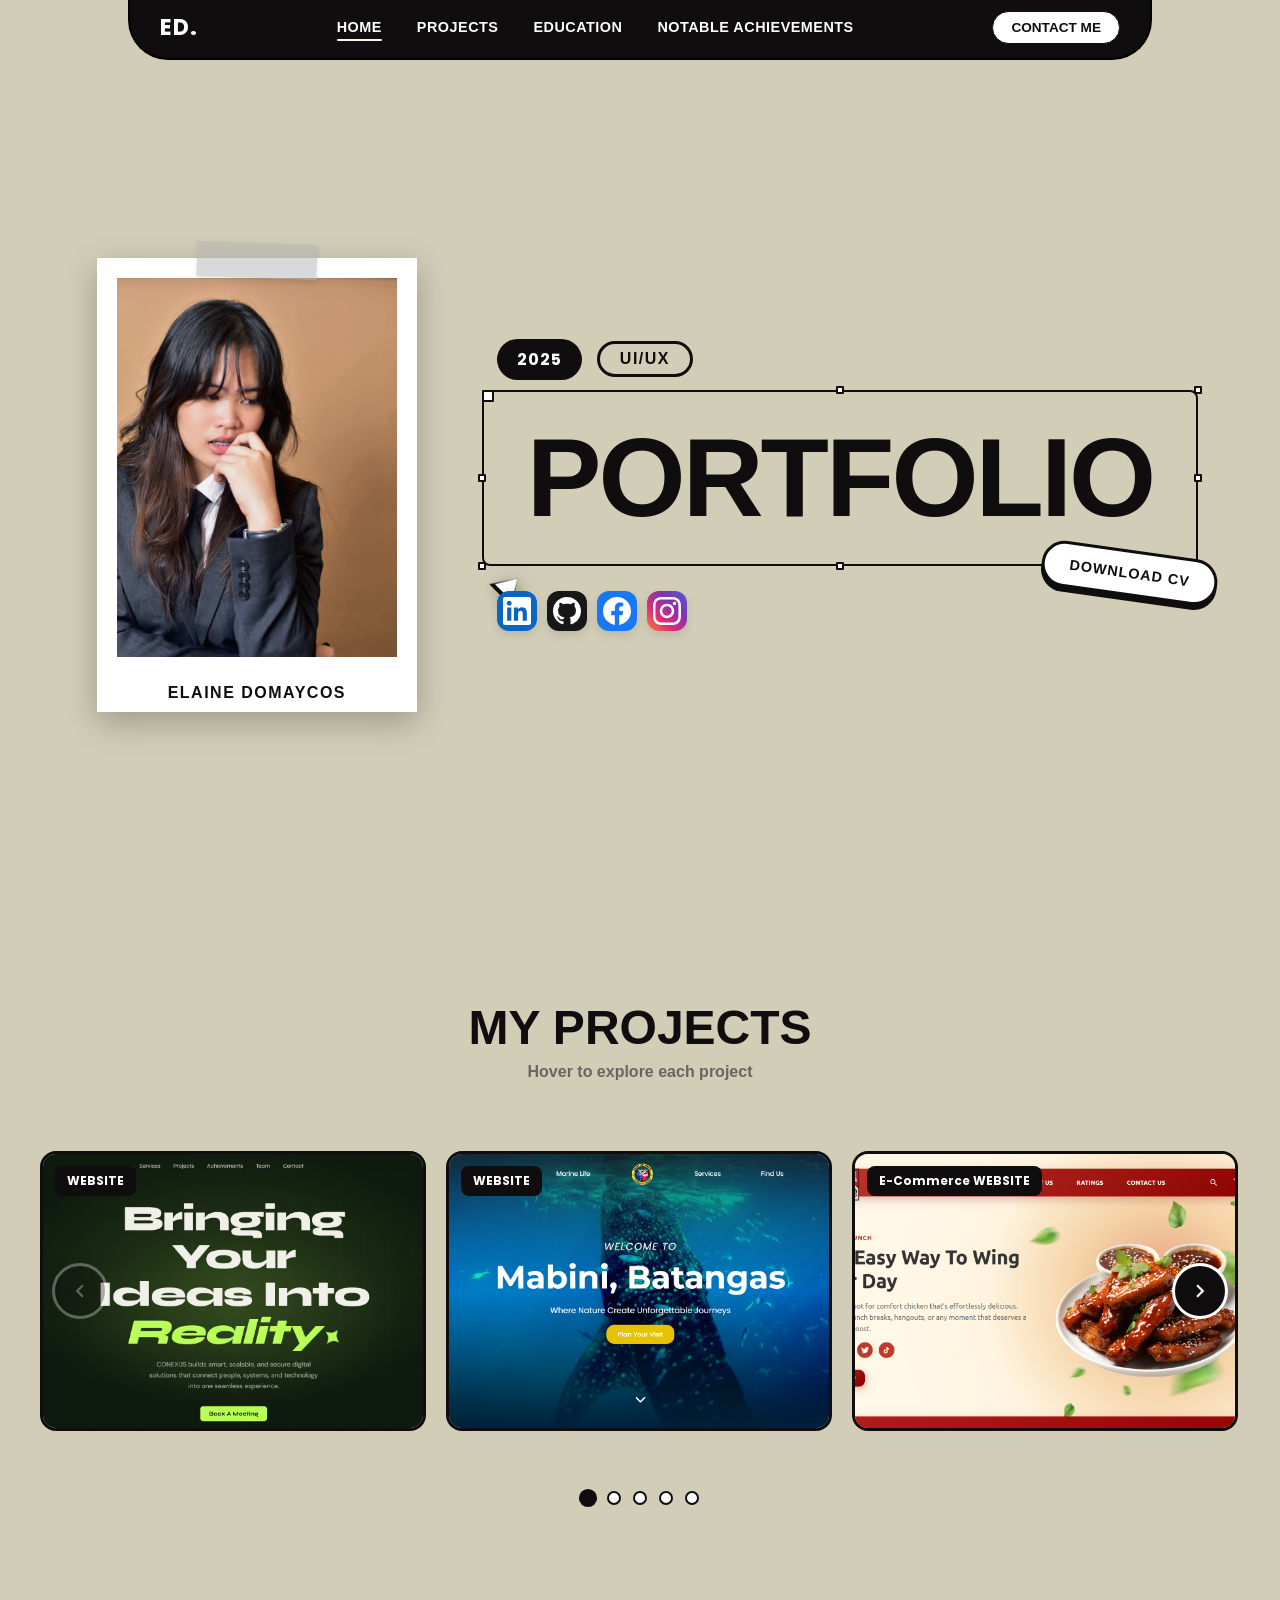
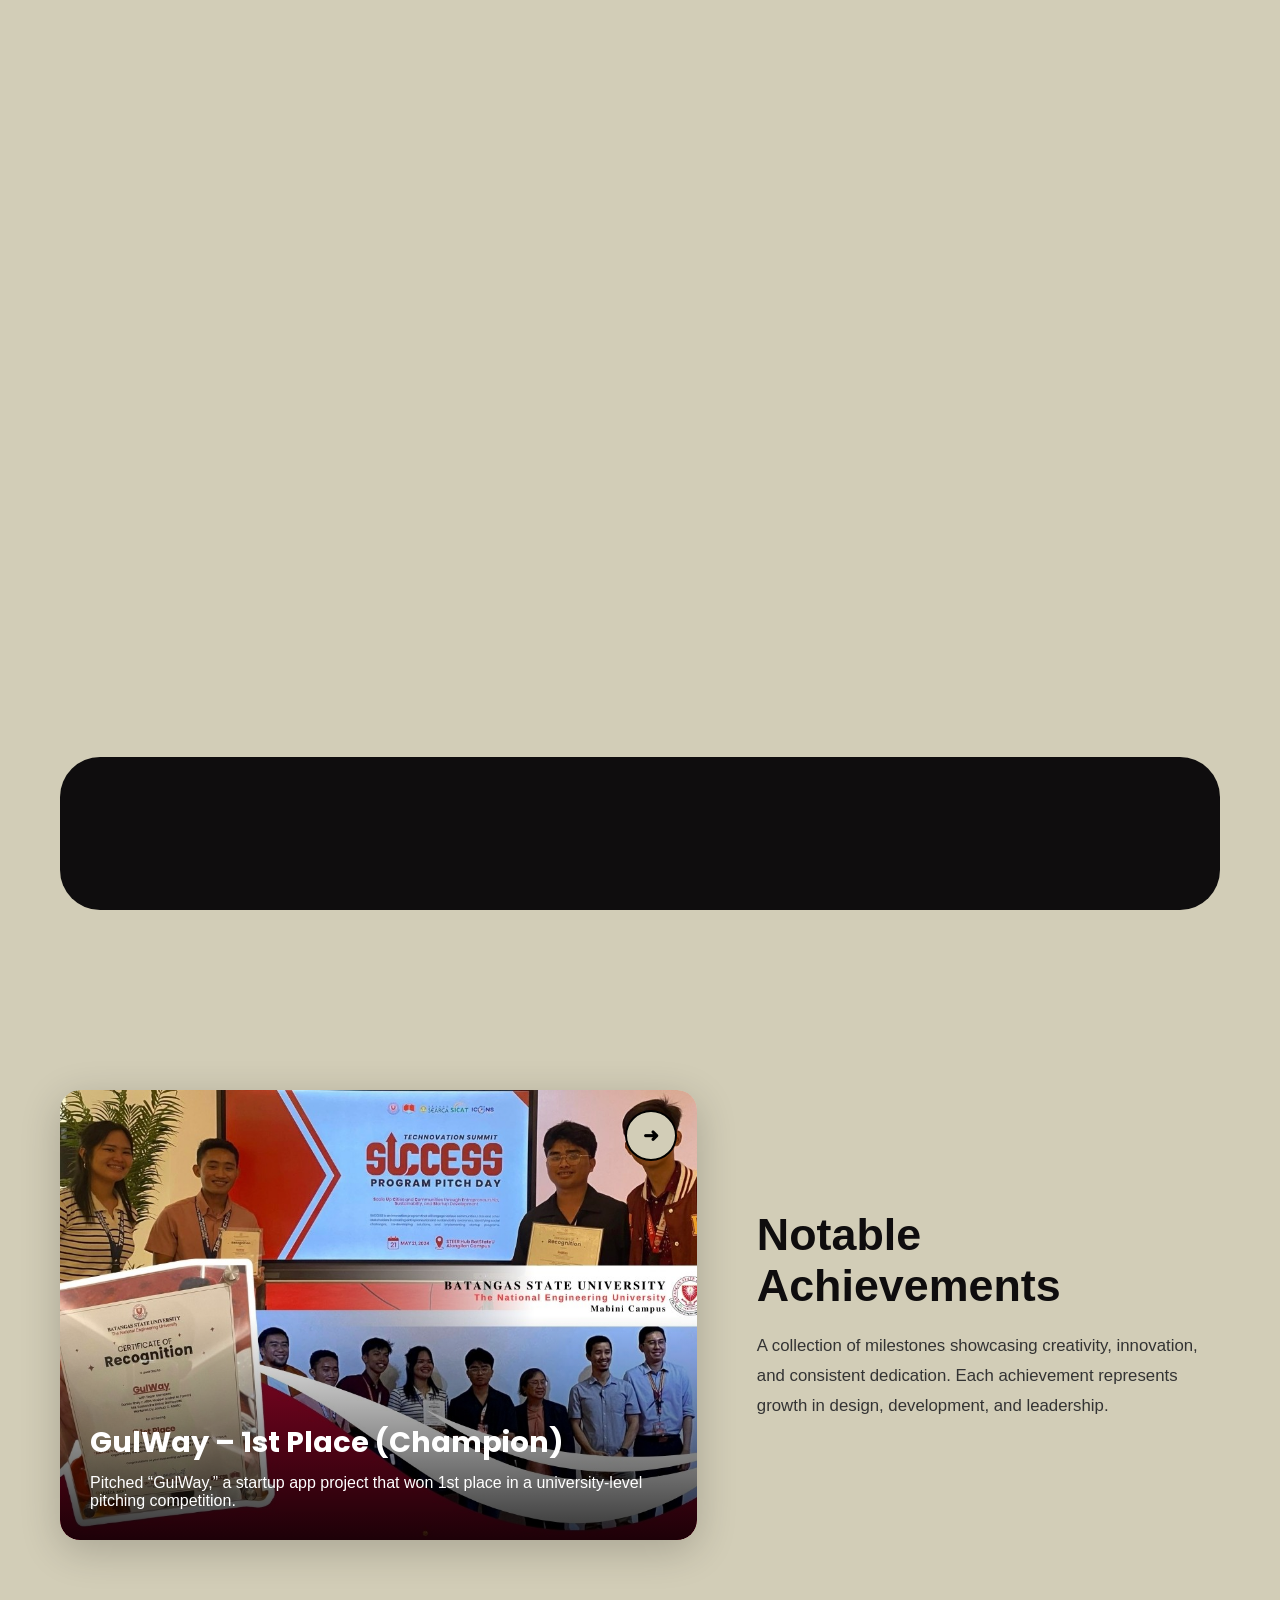
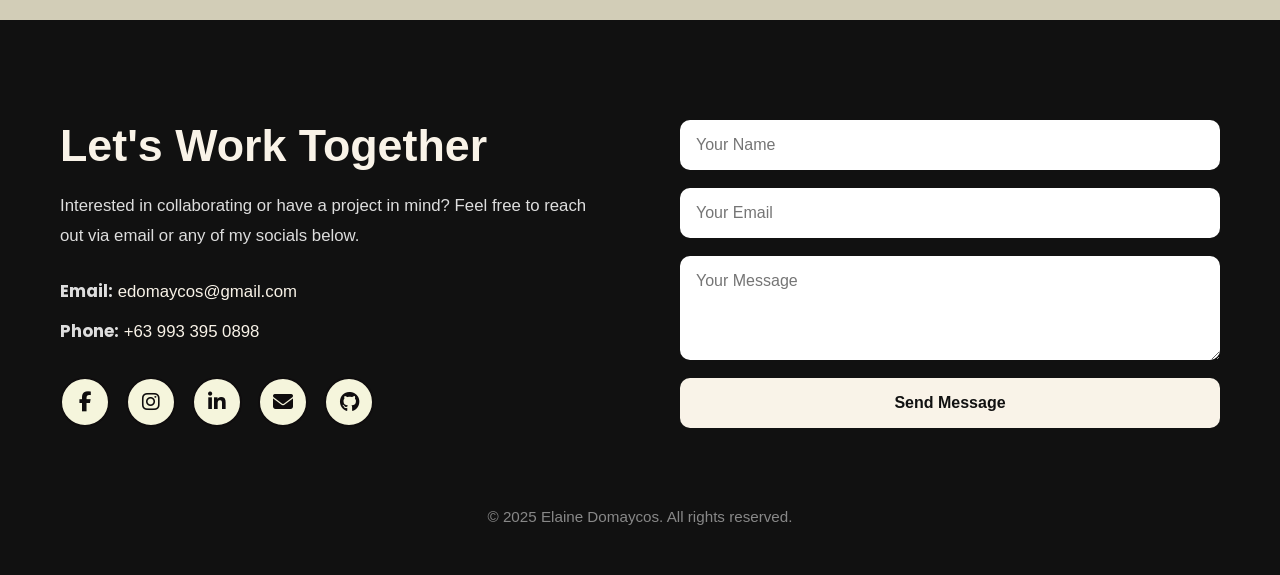
==== commit 2c52194d: "Add SINSAY image and update projects markup" ====
--- a/index.html
+++ b/index.html
@@ -224,7 +224,7 @@
                             <div class="project-overlay">
                                 <h3 class="project-title">GulWay</h3>
                                 <p class="project-description">A startup UI/UX concept project focused on intuitive booking and mobility experience design.</p>
-                                <a href="https://www.figma.com/proto/nhBWFX1ge4IWZySKN0P5tg/Projects?node-id=1-2&t=96diLTrpvYColAgm-0&scaling=scale-down&content-scaling=fixed&page-id=0%3A1&starting-point-node-id=1%3A2&show-proto-sidebar=1" class="github-btn" target="_blank">View Project</a>
+                                <a href="https://www.figma.com/proto/nhBWFX1ge4IWZySKN0P5tg/Projects?node-id=0-1&t=uNWANA07UAqPfXQN-1" class="github-btn" target="_blank">View Project</a>
                             </div>
                         </div>
 
